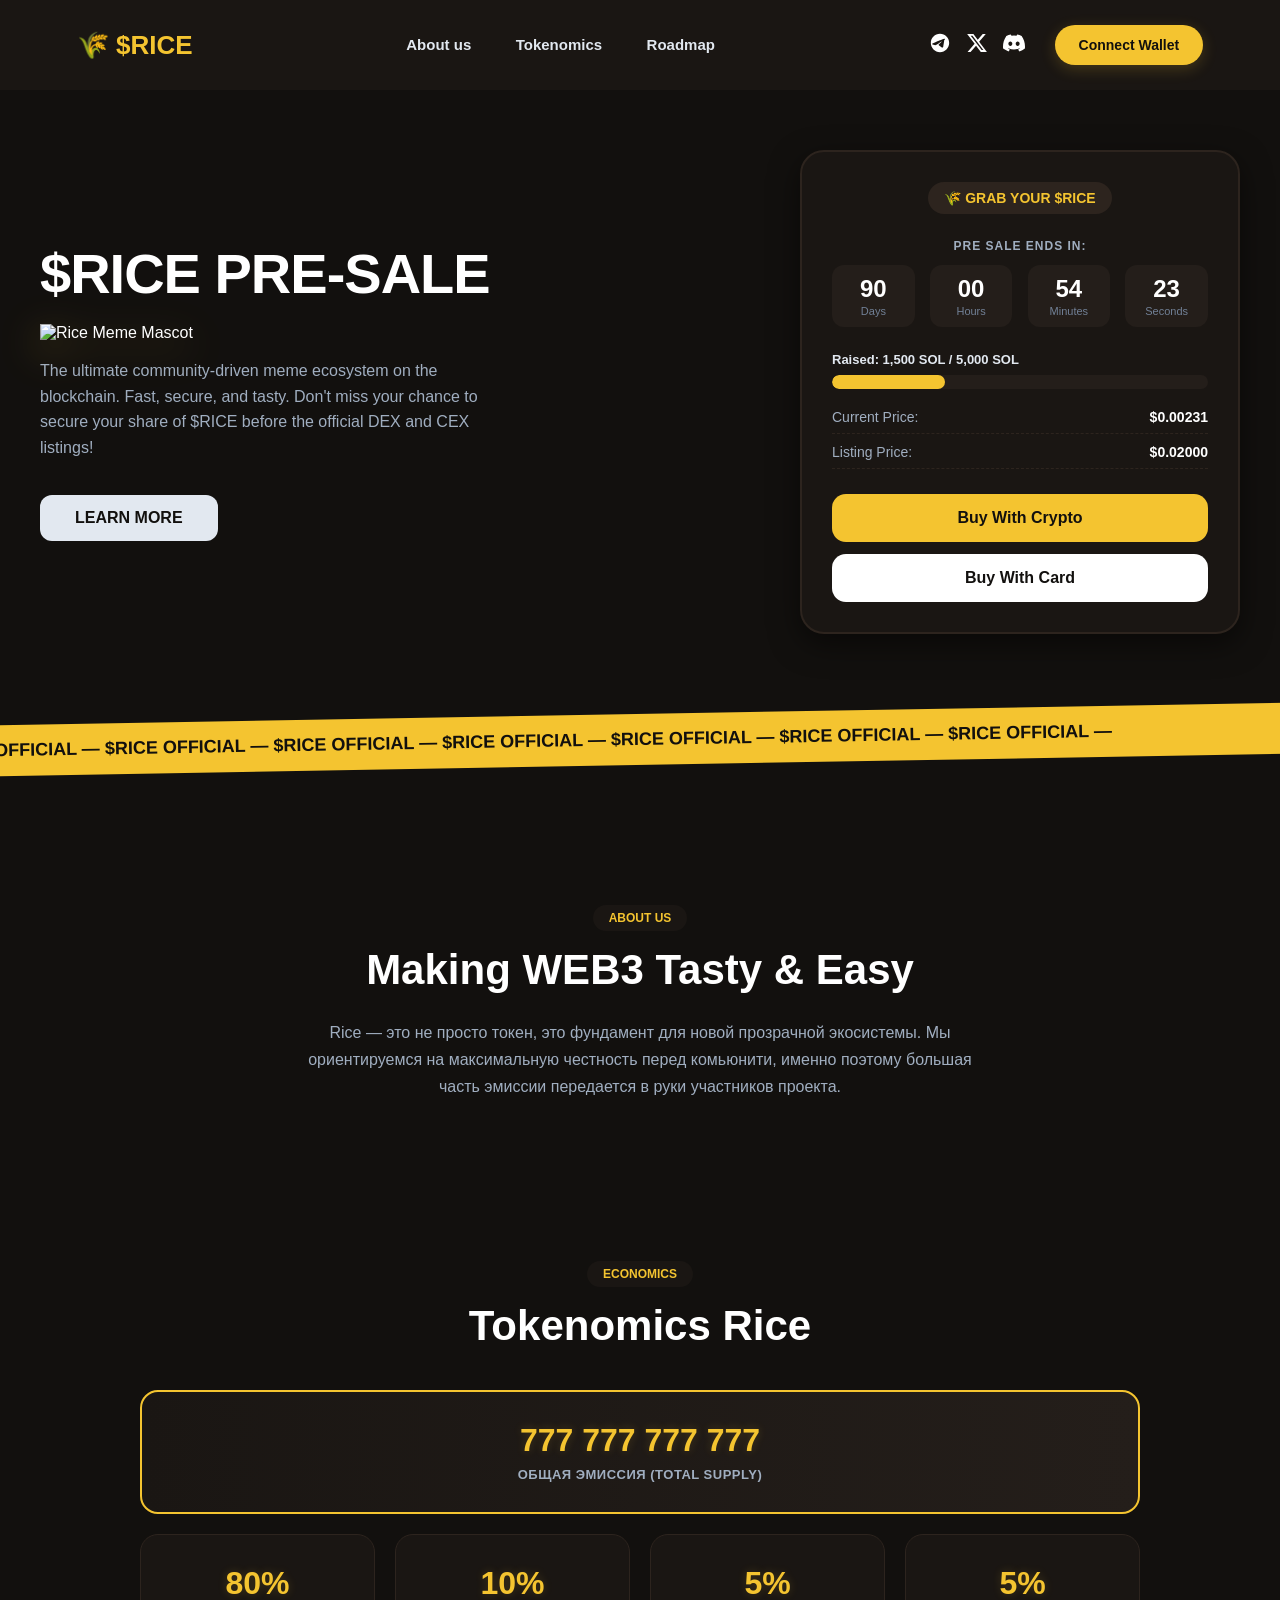
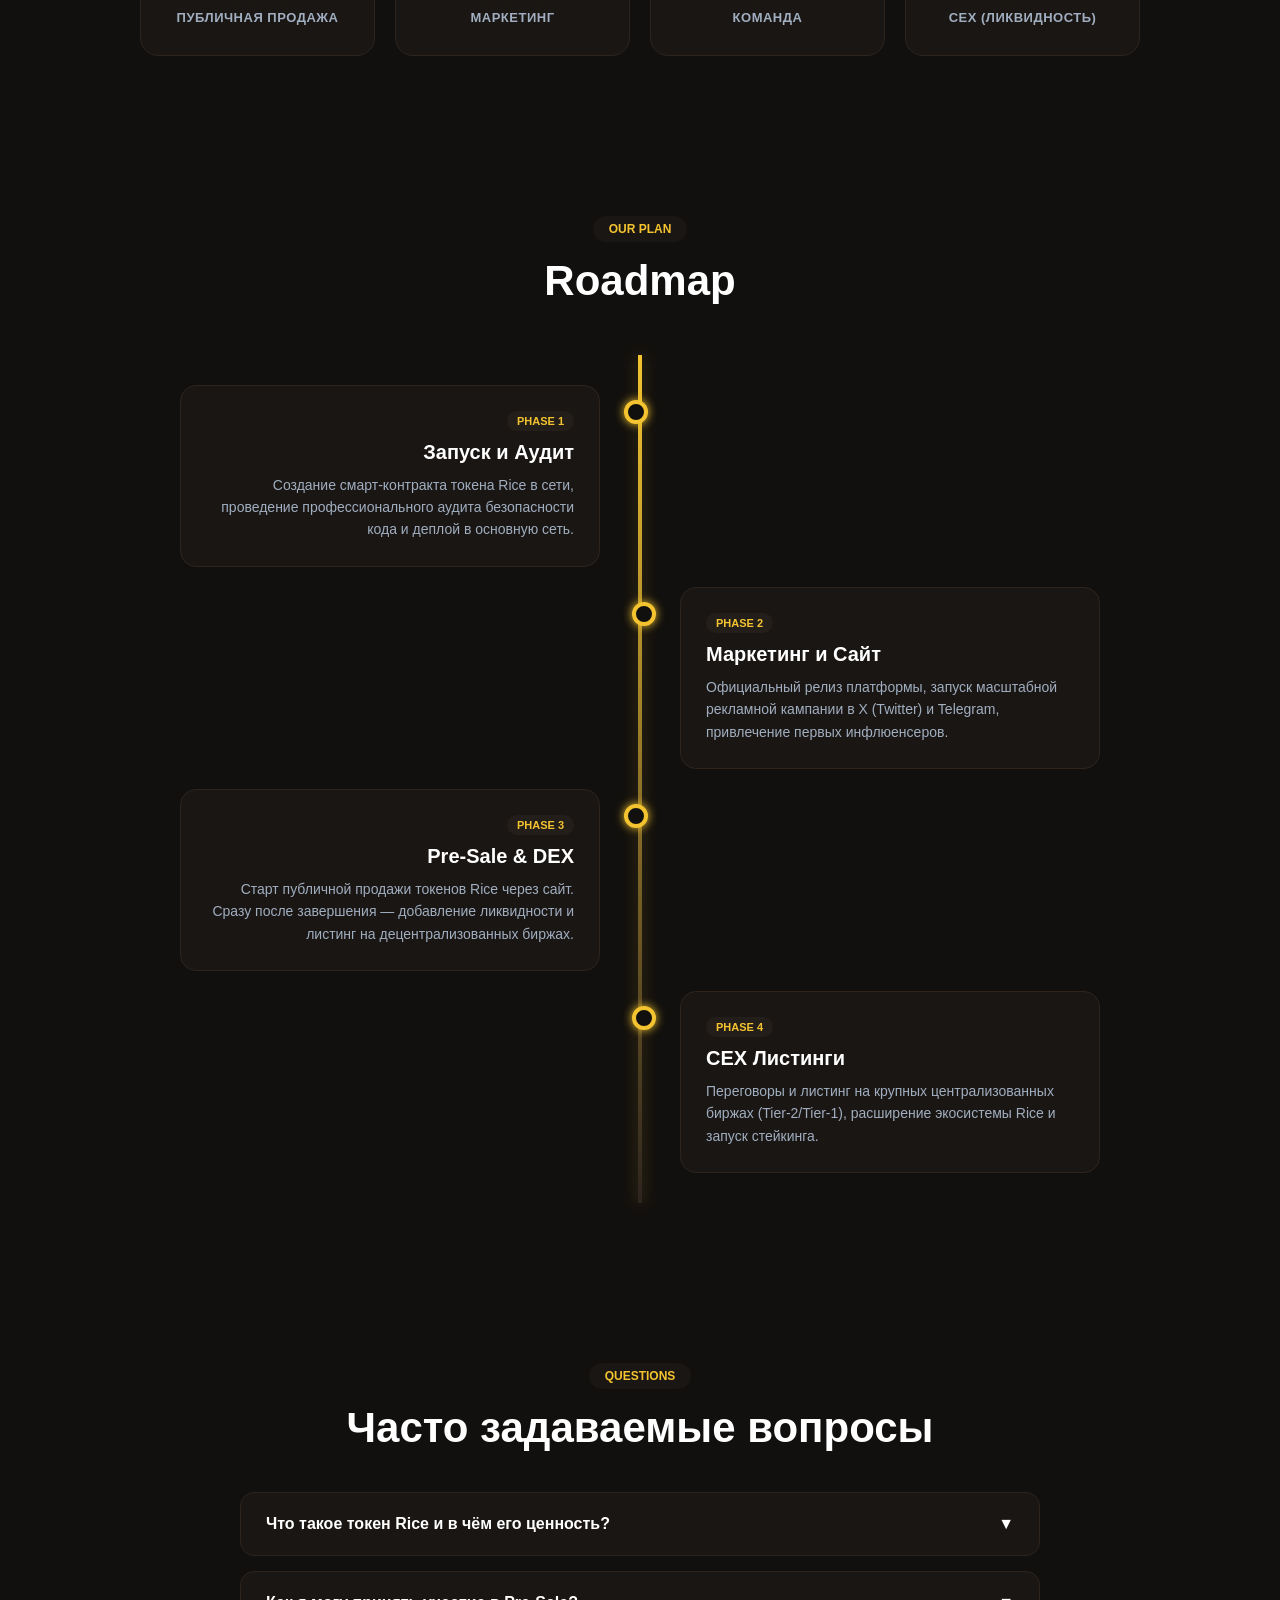
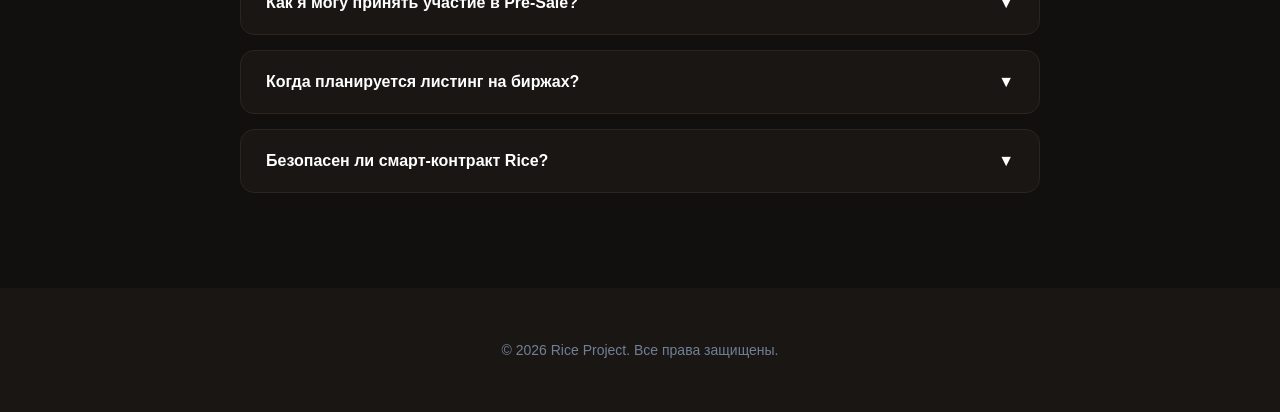
==== index.html @ 0a6d215d "Add files via upload" ====
<!DOCTYPE html>
<html lang="ru">
<head>
    <meta charset="UTF-8">
    <meta name="viewport" content="width=device-width, initial-scale=1.0">
    <title>Rice Token - $RICE Pre-Sale</title>
    <!-- Подключаем стильный Web3 шрифт Poppins -->
    <link href="https://googleapis.com" rel="stylesheet">
    <link rel="stylesheet" href="style.css">
</head>
<body>

    <!-- Шапка сайта -->
    <header>
        <div class="logo">🌾 $RICE</div>
        <nav>
            <a href="#about">About us</a>
            <a href="#tokenomics">Tokenomics</a>
            <a href="#roadmap">Roadmap</a>
        </nav>
        
        <div class="header-right">
            <div class="social-icons">
                <!-- Telegram -->
                <a href="#" target="_blank"><svg viewBox="0 0 24 24"><path d="M12 2C6.48 2 2 6.48 2 12s4.48 10 10 10 10-4.48 10-10S17.52 2 12 2zm4.64 6.8c-.15 1.58-.8 5.42-1.13 7.19-.14.75-.42 1-.68 1.03-.58.05-1.02-.38-1.58-.75-.88-.58-1.38-.94-2.23-1.5-1-.65-.35-1.01.22-1.59.15-.15 2.71-2.48 2.76-2.69.01-.03.01-.14-.07-.2-.08-.06-.19-.04-.27-.02-.11.02-1.93 1.23-5.46 3.62-.51.35-.98.53-1.39.51-.46-.01-1.33-.26-1.98-.47-.8-.26-1.43-.4-1.37-.85.03-.23.35-.47.96-.71 3.76-1.64 6.27-2.72 7.54-3.25 3.58-1.48 4.32-1.74 4.81-1.75.11 0 .35.03.5.16.13.12.17.29.19.41-.02.11-.02.24-.03.32z"/></svg></a>
                <!-- X / Twitter -->
                <a href="#" target="_blank"><svg viewBox="0 0 24 24"><path d="M18.244 2.25h3.308l-7.227 8.26 8.502 11.24H16.17l-5.214-6.817L4.99 21.75H1.68l7.73-8.835L1.254 2.25H8.08l4.713 6.231zm-1.161 17.52h1.833L7.084 4.126H5.117z"/></svg></a>
                <!-- Discord -->
                <a href="#" target="_blank"><svg viewBox="0 0 24 24"><path d="M20.317 4.37a19.791 19.791 0 0 0-4.885-1.515.074.074 0 0 0-.079.037c-.21.375-.444.864-.608 1.25a18.27 18.27 0 0 0-5.487 0 12.64 12.64 0 0 0-.617-1.25.077.077 0 0 0-.079-.037A19.736 19.736 0 0 0 3.677 4.37a.07.07 0 0 0-.032.027C.533 9.046-.32 13.58.099 18.057a.082.082 0 0 0 .031.057 19.9 19.9 0 0 0 5.993 3.03.078.078 0 0 0 .084-.028c.462-.63.874-1.295 1.226-1.994.021-.041.001-.09-.041-.106a13.094 13.094 0 0 1-1.873-.894.077.077 0 0 1-.008-.128c.126-.093.252-.19.372-.287a.075.075 0 0 1 .077-.011c3.92 1.793 8.18 1.793 12.061 0a.073.073 0 0 1 .078.009c.12.099.246.195.373.289a.075.075 0 0 1-.006.127 12.298 12.298 0 0 1-1.873.894.077.077 0 0 1-.041.107c.36.698.772 1.362 1.225 1.993a.076.076 0 0 0 .084.028 19.839 19.839 0 0 0 6.002-3.03.077.077 0 0 0 .032-.054c.5-5.177-.838-9.674-3.549-13.66a.061.061 0 0 0-.031-.03zM8.02 15.33c-1.183 0-2.157-1.085-2.157-2.419 0-1.333.956-2.419 2.156-2.419 1.21 0 2.176 1.096 2.157 2.42 0 1.333-.956 2.418-2.156 2.418zm7.975 0c-1.183 0-2.157-1.085-2.157-2.419 0-1.333.955-2.419 2.156-2.419 1.21 0 2.176 1.096 2.157 2.42 0 1.333-.946 2.418-2.156 2.418z"/></svg></a>
            </div>
            <a href="#" class="btn-connect">Connect Wallet</a>
        </div>
    </header>

    <!-- Главный двухколоночный блок -->
    <main class="hero-container">
                <!-- Левая колонка: Инфо -->
        <div class="hero-info">
            <h1>$RICE PRE-SALE</h1>
            
            <!-- Крутой мультяшный маскот риса -->
            <div class="hero-mascot-container">
                <img src="https://openmoji.org" alt="Rice Meme Mascot" class="rice-mascot-img">
            </div>

            <p>The ultimate community-driven meme ecosystem on the blockchain. Fast, secure, and tasty. Don't miss your chance to secure your share of $RICE before the official DEX and CEX listings!</p>
            <a href="#about" class="btn-learn">LEARN MORE</a>
        </div>


        <!-- Правая колонка: Виджет пресейла -->
        <div class="presale-box">
            <div class="presale-badge">🌾 GRAB YOUR $RICE</div>
            
            <div class="presale-title">PRE SALE ENDS IN:</div>
            <!-- Таймер -->
            <div class="timer">
                <div class="time-block"><span>05</span><p>Days</p></div>
                <div class="time-block"><span>14</span><p>Hours</p></div>
                <div class="time-block"><span>32</span><p>Minutes</p></div>
                <div class="time-block"><span>23</span><p>Seconds</p></div>
            </div>

            <!-- Прогресс сборов -->
            <div class="progress-info">
                <span>Raised: 1,500 SOL / 5,000 SOL</span>
            </div>
            <div class="progress-bar-bg">
                <div class="progress-bar-fill" style="width: 30%;"></div>
            </div>

            <!-- Цены -->
            <div class="price-row"><span>Current Price:</span><strong>$0.00231</strong></div>
            <div class="price-row"><span>Listing Price:</span><strong>$0.02000</strong></div>

            <!-- Кнопки действия -->
            <div class="presale-buttons">
                <button class="btn-action yellow">Buy With Crypto</button>
                <button class="btn-action white">Buy With Card</button>
            </div>
        </div>
    </main>

    <!-- Бегущая строка -->
    <div class="ticker-wrap">
        <div class="ticker">
            <span>$RICE OFFICIAL</span> — <span>$RICE OFFICIAL</span> — <span>$RICE OFFICIAL</span> — <span>$RICE OFFICIAL</span> — <span>$RICE OFFICIAL</span> — <span>$RICE OFFICIAL</span> — <span>$RICE OFFICIAL</span> — 
        </div>
    </div>

    <!-- О проекте -->
    <section id="about" class="content-section">
        <span class="section-badge">About us</span>
        <h2>Making WEB3 Tasty & Easy</h2>
        <p class="about-text">Rice — это не просто токен, это фундамент для новой прозрачной экосистемы. Мы ориентируемся на максимальную честность перед комьюнити, именно поэтому большая часть эмиссии передается в руки участников проекта.</p>
    </section>

    <!-- Токеномика -->
    <section id="tokenomics" class="content-section">
        <span class="section-badge">Economics</span>
        <h2>Tokenomics Rice</h2>
        <div class="grid">
            <div class="card full-width">
                <h3>777 777 777 777</h3>
                <p>Общая эмиссия (Total Supply)</p>
            </div>
            <div class="card">
                <h3>80%</h3>
                <p>Публичная продажа</p>
            </div>
            <div class="card">
                <h3>10%</h3>
                <p>Маркетинг</p>
            </div>
            <div class="card">
                <h3>5%</h3>
                <p>Команда</p>
            </div>
            <div class="card">
                <h3>5%</h3>
                <p>CEX (Ликвидность)</p>
            </div>
        </div>
    </section>

        <!-- Дорожная карта (Таймлайн) -->
    <section id="roadmap" class="content-section">
        <span class="section-badge">Our Plan</span>
        <h2>Roadmap</h2>
        
        <div class="timeline">
            <!-- Этап 1 -->
            <div class="timeline-item left">
                <div class="timeline-dot"></div>
                <div class="timeline-content">
                    <div class="timeline-phase">Phase 1</div>
                    <h3>Запуск и Аудит</h3>
                    <p>Создание смарт-контракта токена Rice в сети, проведение профессионального аудита безопасности кода и деплой в основную сеть.</p>
                </div>
            </div>

            <!-- Этап 2 -->
            <div class="timeline-item right">
                <div class="timeline-dot"></div>
                <div class="timeline-content">
                    <div class="timeline-phase">Phase 2</div>
                    <h3>Маркетинг и Сайт</h3>
                    <p>Официальный релиз платформы, запуск масштабной рекламной кампании в X (Twitter) и Telegram, привлечение первых инфлюенсеров.</p>
                </div>
            </div>

            <!-- Этап 3 -->
            <div class="timeline-item left">
                <div class="timeline-dot"></div>
                <div class="timeline-content">
                    <div class="timeline-phase">Phase 3</div>
                    <h3>Pre-Sale & DEX</h3>
                    <p>Старт публичной продажи токенов Rice через сайт. Сразу после завершения — добавление ликвидности и листинг на децентрализованных биржах.</p>
                </div>
            </div>

            <!-- Этап 4 -->
            <div class="timeline-item right">
                <div class="timeline-dot"></div>
                <div class="timeline-content">
                    <div class="timeline-phase">Phase 4</div>
                    <h3>CEX Листинги</h3>
                    <p>Переговоры и листинг на крупных централизованных биржах (Tier-2/Tier-1), расширение экосистемы Rice и запуск стейкинга.</p>
                </div>
            </div>
        </div>
    </section>


    <!-- Секция FAQ -->
    <section id="faq" class="content-section">
        <span class="section-badge">Questions</span>
        <h2>Часто задаваемые вопросы</h2>
        
        <div class="faq-container">
            <!-- Вопрос 1 -->
            <div class="faq-item">
                <button class="faq-question">
                    <span>Что такое токен Rice и в чём его ценность?</span>
                    <i class="fa-solid fa-plus icon-toggle">▼</i>
                </button>
                <div class="faq-answer">
                    <p>Rice — это децентрализованный токен экосистемы Web3, созданный для быстрых, безопасных и дешевых транзакций. Основная ценность заключается в честной токеномике, ориентированной на комьюнити, и будущей интеграции в DeFi-сервисы и стейкинг-платформы.</p>
                </div>
            </div>

            <!-- Вопрос 2 -->
            <div class="faq-item">
                <button class="faq-question">
                    <span>Как я могу принять участие в Pre-Sale?</span>
                    <i class="fa-solid fa-plus icon-toggle">▼</i>
                </button>
                <div class="faq-answer">
                    <p>Для участия вам необходимо нажать кнопку «Connect Wallet» в шапке сайта, подключить свой Web3-кошелек (например, MetaMask или Trust Wallet), ввести желаемую сумму и подтвердить транзакцию через кнопку «Buy With Crypto».</p>
                </div>
            </div>

            <!-- Вопрос 3 -->
            <div class="faq-item">
                <button class="faq-question">
                    <span>Когда планируется листинг на биржах?</span>
                    <i class="fa-solid fa-plus icon-toggle">▼</i>
                </button>
                <div class="faq-answer">
                    <p>Листинг на децентрализованных биржах (DEX) состоится сразу после успешного завершения этапа Pre-Sale. Вслед за этим, согласно нашей дорожной карте, начнутся переговоры о добавлении токена на централизованные криптобиржи (CEX).</p>
                </div>
            </div>

            <!-- Вопрос 4 -->
            <div class="faq-item">
                <button class="faq-question">
                    <span>Безопасен ли смарт-контракт Rice?</span>
                    <i class="fa-solid fa-plus icon-toggle">▼</i>
                </button>
                <div class="faq-answer">
                    <p>Да, безопасность наших инвесторов является главным приоритетом. Смарт-контракт токена Rice проходит тщательный и независимый аудит от ведущих блокчейн-компаний, результаты которого будут опубликованы в открытом доступе перед стартом продаж.</p>
                </div>
            </div>
        </div>
    </section>


     <!-- Подвал -->
    <footer>
        <p>&copy; 2026 Rice Project. Все права защищены.</p>
    
    <!-- ВСПЛЫВАЮЩЕЕ WEB3-ОКНО (MODAL) -->
    <div id="presaleModal" class="modal-overlay">
        <div class="modal-window">
            <!-- Кнопка закрытия ("крестик") -->
            <button class="modal-close">&times;</button>
            
            <div class="modal-header">
                <h2>🌾 Purchase $RICE</h2>
                <p>Следуйте инструкции ниже, чтобы приобрести токены на этапе Pre-Sale</p>
            </div>

            <div class="modal-body">
                <!-- Вариант 1: Для крипты -->
                <div class="instruction-step">
                    <div class="step-num">1</div>
                    <div class="step-text">
                        <strong>Подключите кошелек:</strong> Нажмите кнопку <span>Connect Wallet</span> в верхнем меню сайта для авторизации через MetaMask или Trust Wallet.
                    </div>
                </div>

                <div class="instruction-step">
                    <div class="step-num">2</div>
                    <div class="step-text">
                        <strong>Прямой перевод (Presale Address):</strong> Если вы хотите совершить прямую покупку, отправьте необходимую сумму в SOL или USDT на официальный адрес пресейла проекта:
                        <div class="address-box">
                            <span id="walletAddress">RicePresaleAddress7777777777777777777777</span>
                            <button class="btn-copy-address" onclick="copyAddress()">Копировать</button>
                        </div>
                    </div>
                </div>

                <div class="instruction-step">
                    <div class="step-num">3</div>
                    <div class="step-text">
                        <strong>Получение токенов:</strong> Ваши токены <span>$RICE</span> будут автоматически зачислены на ваш кошелек сразу после подтверждения транзакции в блокчейне или отправлены на ваш адрес по завершении раунда продаж.
                    </div>
                </div>
            </div>

            <div class="modal-footer">
                <p>⚠️ Внимание: отправляйте средства только на указанный выше официальный адрес. Администрация никогда не пишет первая в личные сообщения.</p>
            </div>
        </div>
    </div>

    <!-- Обновленный JavaScript для работы и FAQ, и Модального окна -->
        <script>
        // --- 0. РЕАЛЬНЫЙ ТАЙМЕР ПРЕСЕЙЛА ---
        const endDate = new Date(2027, 2, 6, 0, 0, 0).getTime();
        const timerInterval = setInterval(function() {
            const now = new Date().getTime();
            const timeRemaining = endDate - now;
            if (timeRemaining >= 0) {
                const days = Math.floor(timeRemaining / (1000 * 60 * 60 * 24));
                const hours = Math.floor((timeRemaining % (1000 * 60 * 60 * 24)) / (1000 * 60 * 60));
                const minutes = Math.floor((timeRemaining % (1000 * 60 * 60)) / (1000 * 60));
                const seconds = Math.floor((timeRemaining % (1000 * 60)) / 1000);
                document.querySelector('.time-block:nth-child(1) span').innerText = days < 10 ? '0' + days : days;
                document.querySelector('.time-block:nth-child(2) span').innerText = hours < 10 ? '0' + hours : hours;
                document.querySelector('.time-block:nth-child(3) span').innerText = minutes < 10 ? '0' + minutes : minutes;
                document.querySelector('.time-block:nth-child(4) span').innerText = seconds < 10 ? '0' + seconds : seconds;
            } else {
                clearInterval(timerInterval);
                document.querySelector('.presale-title').innerText = "PRE-SALE HAS ENDED!";
                document.querySelectorAll('.time-block span').forEach(el => el.innerText = '00');
            }
        }, 1000);

        // --- 1. ЛОГИКА FAQ (АККОРДЕОН) ---
        const faqQuestions = document.querySelectorAll('.faq-question');
        faqQuestions.forEach(question => {
            question.addEventListener('click', () => {
                const item = question.parentElement;
                document.querySelectorAll('.faq-item').forEach(otherItem => {
                    if (otherItem !== item) {
                        otherItem.classList.remove('active');
                        otherItem.querySelector('.faq-answer').style.maxHeight = null;
                    }
                });
                item.classList.toggle('active');
                const answer = item.querySelector('.faq-answer');
                if (item.classList.contains('active')) {
                    answer.style.maxHeight = answer.scrollHeight + "px";
                } else {
                    answer.style.maxHeight = null;
                }
            });
        });

        // --- 2. ЛОГИКА ВСПЛЫВАЮЩЕГО ОКНА (MODAL) ---
        const modal = document.getElementById('presaleModal');
        const closeBtn = document.querySelector('.modal-close');
        const actionButtons = document.querySelectorAll('.btn-action, .btn-buy, .btn-main');

        actionButtons.forEach(button => {
            button.addEventListener('click', (e) => {
                e.preventDefault();
                modal.classList.add('visible');
            });
        });
        closeBtn.addEventListener('click', () => { modal.classList.remove('visible'); });
        window.addEventListener('click', (e) => { if (e.target === modal) { modal.classList.remove('visible'); } });

        function copyAddress() {
            const addressText = document.getElementById('walletAddress').innerText;
            navigator.clipboard.writeText(addressText).then(() => {
                const copyBtn = document.querySelector('.btn-copy-address');
                copyBtn.innerText = 'Скопировано!';
                copyBtn.style.background = '#ffffff';
                copyBtn.style.color = '#12100e';
                setTimeout(() => {
                    copyBtn.innerText = 'Копировать';
                    copyBtn.style.background = '#241e1a';
                    copyBtn.style.color = '#f4c430';
                }, 2000);
            });
        }

        // --- 3. ИНТЕГРАЦИЯ КРИПТОКОШЕЛЬКА ---
        const connectBtn = document.querySelector('.btn-connect');

        connectBtn.addEventListener('click', async (e) => {
            e.preventDefault();
            
            // Проверяем, установлен ли MetaMask или другой криптокошелек
            if (typeof window.ethereum !== 'undefined') {
                try {
                    // Запрашиваем доступ к аккаунту пользователя
                    const accounts = await window.ethereum.request({ method: 'eth_requestAccounts' });
                    const userWallet = accounts[0];
                    
                    // Сохраняем адрес кошелька в память браузера, чтобы кабинет его «видел»
                    localStorage.setItem('userWalletAddress', userWallet);
                    
                    // Перенаправляем пользователя на страницу личного кабинета
                    window.location.href = 'dashboard.html';
                } catch (error) {
                    alert('Ошибка подключения: ' + error.message);
                }
            } else {
                // Если кошелька нет, перенаправляем на сайт MetaMask
                alert('Криптокошелек не обнаружен. Пожалуйста, установите MetaMask или Trust Wallet.');
                window.open('https://metamask.io', '_blank');
            }
        });
    </script>


    <!-- Скрипт для работы аккордеона FAQ (вставляем перед самым закрывающим тегом body) -->
    <script>
        const faqQuestions = document.querySelectorAll('.faq-question');

        faqQuestions.forEach(question => {
            question.addEventListener('click', () => {
                const item = question.parentElement;
                
                // Закрываем другие открытые вкладки (опционально, для аккуратности)
                document.querySelectorAll('.faq-item').forEach(otherItem => {
                    if (otherItem !== item) {
                        otherItem.classList.remove('active');
                        otherItem.querySelector('.faq-answer').style.maxHeight = null;
                    }
                });

                // Переключаем активный класс для текущего вопроса
                item.classList.toggle('active');
                
                const answer = item.querySelector('.faq-answer');
                if (item.classList.contains('active')) {
                    answer.style.maxHeight = answer.scrollHeight + "px";
                } else {
                    answer.style.maxHeight = null;
                }
            });
        });
    </script>

</body>
</html>
---- style.css ----
html {
    scroll-behavior: smooth; /* Включает плавную прокрутку по всему сайту */
}

/* Базовые сбросы и шрифты */
body {
    font-family: 'Poppins', sans-serif;
    background-color: #12100e; /* Насыщенный глубокий шоколадно-темный тон */
    color: #ffffff;
    margin: 0;
    padding: 0;
    box-sizing: border-box;
    overflow-x: hidden;
}

/* Шапка */
header {
    display: flex;
    justify-content: space-between;
    align-items: center;
    padding: 25px 6%;
    background-color: #1a1613;
}
.logo {
    font-size: 26px;
    font-weight: 800;
    color: #f4c430; /* Золотисто-рисовый акцент */
}
nav a {
    color: #e2e8f0;
    text-decoration: none;
    margin: 0 20px;
    font-weight: 600;
    font-size: 15px;
    position: relative;
    padding-bottom: 6px;
    transition: color 0.3s ease;
}
nav a:hover {
    color: #f4c430;
}
/* Красивая выезжающая линия под ссылкой */
nav a::after {
    content: '';
    position: absolute;
    width: 100%;
    transform: scaleX(0);
    height: 2px;
    bottom: 0;
    left: 0;
    background-color: #f4c430;
    transform-origin: bottom right;
    transition: transform 0.25s ease-out;
}
nav a:hover::after {
    transform: scaleX(1);
    transform-origin: bottom left;
}
.header-right {
    display: flex;
    align-items: center;
    gap: 30px;
}

/* Соцсети */
.social-icons {
    display: flex;
    gap: 15px;
}
.social-icons svg {
    width: 22px;
    height: 22px;
    fill: #ffffff;
    transition: 0.3s ease;
}
.social-icons a:hover svg {
    fill: #f4c430;
    transform: scale(1.1);
}

/* Кнопка коннекта */
.btn-connect {
    background-color: #f4c430;
    color: #12100e;
    padding: 12px 24px;
    border-radius: 30px; /* Сильное закругление как на макетах */
    text-decoration: none;
    font-weight: 700;
    font-size: 14px;
    transition: 0.3s;
    box-shadow: 0 4px 15px rgba(244, 196, 48, 0.2);
}
.btn-connect:hover {
    background-color: #e5b320;
    transform: translateY(-2px);
}

/* Главный двухколоночный контейнер */
.hero-container {
    display: flex;
    max-width: 1200px;
    margin: 60px auto 80px auto;
    padding: 0 20px;
    align-items: center;
    justify-content: space-between;
    gap: 50px;
}

/* Левая часть */
.hero-info {
    flex: 1;
}
.hero-info h1 {
    font-size: 56px;
    font-weight: 800;
    line-height: 1.1;
    margin: 0 0 20px 0;
    letter-spacing: -1px;
}
.hero-info p {
    font-size: 16px;
    color: #a0aec0;
    line-height: 1.6;
    margin-bottom: 35px;
    max-width: 480px;
}
.btn-learn {
    background-color: #e2e8f0;
    color: #12100e;
    padding: 14px 35px;
    border-radius: 12px;
    text-decoration: none;
    font-weight: 700;
    display: inline-block;
    transition: 0.3s;
}
.btn-learn:hover {
    background-color: #ffffff;
    transform: translateY(-2px);
}

/* Правая часть: Окно пресейла */
.presale-box {
    width: 440px;
    background-color: #1a1613;
    border-radius: 24px;
    padding: 30px;
    box-sizing: border-box;
    border: 2px solid #2d241e;
    box-shadow: 0 10px 30px rgba(0,0,0,0.5);
    text-align: center;
}
.presale-badge {
    background-color: #2d241e;
    color: #f4c430;
    display: inline-block;
    padding: 8px 16px;
    border-radius: 20px;
    font-weight: 700;
    font-size: 14px;
    margin-bottom: 25px;
}
.presale-title {
    font-size: 12px;
    font-weight: 700;
    color: #a0aec0;
    letter-spacing: 1px;
    margin-bottom: 12px;
}

/* Таймер */
.timer {
    display: flex;
    justify-content: space-between;
    margin-bottom: 25px;
}
.time-block {
    background-color: #241e1a;
    padding: 10px 0;
    border-radius: 12px;
    width: 22%;
}
.time-block span {
    font-size: 24px;
    font-weight: 800;
    color: #ffffff;
    display: block;
}
.time-block p {
    margin: 2px 0 0 0;
    font-size: 11px;
    color: #718096;
}

/* Шкала прогресса */
.progress-info {
    text-align: left;
    font-size: 13px;
    font-weight: 600;
    color: #e2e8f0;
    margin-bottom: 8px;
}
.progress-bar-bg {
    background-color: #241e1a;
    height: 14px;
    border-radius: 10px;
    overflow: hidden;
    margin-bottom: 20px;
}
.progress-bar-fill {
    background-color: #f4c430;
    height: 100%;
    border-radius: 10px;
}

/* Строки с ценами */
.price-row {
    display: flex;
    justify-content: space-between;
    font-size: 14px;
    margin-bottom: 10px;
    border-bottom: 1px dashed #2d241e;
    padding-bottom: 8px;
}
.price-row span { color: #a0aec0; }
.price-row strong { color: #ffffff; font-weight: 700; }

/* Кнопки в виджете */
.presale-buttons {
    display: flex;
    flex-direction: column;
    gap: 12px;
    margin-top: 25px;
}
.btn-action {
    width: 100%;
    padding: 15px;
    border-radius: 14px;
    border: none;
    font-weight: 700;
    font-size: 16px;
    cursor: pointer;
    transition: 0.2s;
}
.btn-action.yellow {
    background-color: #f4c430;
    color: #12100e;
}
.btn-action.yellow:hover { background-color: #e5b320; }
.btn-action.white {
    background-color: #ffffff;
    color: #12100e;
}
.btn-action.white:hover { background-color: #e2e8f0; }

/* Бегущая строка */
.ticker-wrap {
    background-color: #f4c430;
    color: #12100e;
    padding: 15px 0;
    font-weight: 800;
    font-size: 18px;
    transform: rotate(-1deg); /* Легкий наклон как на макете */
    width: 110%;
    margin-left: -5%;
    margin-bottom: 60px;
}
.ticker {
    white-space: nowrap;
    animation: marquee 20s linear infinite;
    display: inline-block;
}
@keyframes marquee {
    0% { transform: translate3d(0, 0, 0); }
    100% { transform: translate3d(-33.33%, 0, 0); }
}

/* Секции контента */
.content-section {
    padding: 80px 10%;
    text-align: center;
}
.section-badge {
    background-color: #1a1613;
    color: #f4c430;
    padding: 6px 16px;
    border-radius: 20px;
    font-size: 12px;
    font-weight: 700;
    text-transform: uppercase;
    display: inline-block;
    margin-bottom: 15px;
}
.content-section h2 {
    font-size: 42px;
    font-weight: 800;
    margin: 0 0 25px 0;
}
.about-text {
    max-width: 700px;
    margin: 0 auto;
    color: #a0aec0;
    font-size: 16px;
    line-height: 1.7;
}

/* Токеномика — Сетка */
.grid {
    display: grid;
    grid-template-columns: repeat(4, 1fr);
    gap: 20px;
    max-width: 1000px;
    margin: 40px auto 0 auto;
}
.card {
    background-color: #1a1613;
    padding: 30px 15px;
    border-radius: 18px;
    border: 1px solid #2d241e;
    text-align: center;
    /* Плавный переход для всех эффектов (цвет, тень, позиция) */
    transition: transform 0.4s cubic-bezier(0.175, 0.885, 0.32, 1.275), 
                border-color 0.3s ease, 
                box-shadow 0.3s ease;
}

/* Эффект при наведении на ОБЫЧНУЮ карточку */
.card:hover {
    transform: translateY(-8px); /* Карточка слегка подпрыгивает */
    border-color: #f4c430; /* Граница становится золотой */
    /* Золотое неоновое свечение: мягкое внутреннее и рассеянное внешнее */
    box-shadow: 0 10px 30px rgba(244, 196, 48, 0.15), 
                0 0 15px rgba(244, 196, 48, 0.1); 
}

/* Верхняя БОЛЬШАЯ карточка на всю ширину */
.card.full-width {
    grid-column: 1 / 5;
    border: 2px solid #f4c430;
    background: linear-gradient(90deg, #1a1613 0%, #241e1a 100%);
    transition: transform 0.4s cubic-bezier(0.175, 0.885, 0.32, 1.275), 
                box-shadow 0.3s ease;
}

/* Эффект при наведении на БОЛЬШУЮ карточку */
.card.full-width:hover {
    transform: translateY(-5px);
    /* Более мощное и глубокое свечение для главного показателя эмиссии */
    box-shadow: 0 15px 40px rgba(244, 196, 48, 0.25), 
                0 0 25px rgba(244, 196, 48, 0.15);
}

.card h3 {
    margin: 0 0 8px 0;
    color: #f4c430;
    font-size: 32px;
    font-weight: 800;
    /* Текстовая неоновая подсветка для цифр */
    text-shadow: 0 0 10px rgba(244, 196, 48, 0.2);
}

.card p {
    margin: 0;
    color: #a0aec0;
    font-size: 13px;
    font-weight: 600;
    text-transform: uppercase; /* Делает текст аккуратным как в макетах */
    letter-spacing: 0.5px;
}

/* --- ГРАФИЧЕСКАЯ ДОРОЖНАЯ КАРТА (TIMELINE) --- */
.timeline {
    position: relative;
    max-width: 1000px;
    margin: 50px auto 0 auto;
    padding: 20px 0;
}

/* Центральная светящаяся линия */
.timeline::after {
    content: '';
    position: absolute;
    width: 4px;
    background: linear-gradient(180deg, #f4c430 0%, #2d241e 100%);
    top: 0;
    bottom: 0;
    left: 50%;
    margin-left: -2px;
    box-shadow: 0 0 15px rgba(244, 196, 48, 0.3);
}

/* Контейнер для каждого этапа */
.timeline-item {
    padding: 10px 40px;
    position: relative;
    background-color: transparent;
    width: 50%;
    box-sizing: border-box;
}

/* Распределяем шаги влево и вправо */
.timeline-item.left { left: 0; text-align: right; }
.timeline-item.right { left: 50%; text-align: left; }

/* Светящиеся точки на центральной линии */
.timeline-dot {
    width: 16px;
    height: 16px;
    position: absolute;
    background-color: #12100e;
    border: 4px solid #f4c430;
    border-radius: 50%;
    top: 25px;
    z-index: 1;
    box-shadow: 0 0 10px #f4c430;
}
.timeline-item.left .timeline-dot { right: -8px; }
.timeline-item.right .timeline-dot { left: -8px; }

/* Карточки с контентом этапов */
.timeline-content {
    background-color: #1a1613;
    padding: 25px;
    border-radius: 16px;
    border: 1px solid #2d241e;
    position: relative;
    transition: transform 0.3s ease, border-color 0.3s ease;
}
.timeline-content:hover {
    transform: translateY(-5px);
    border-color: #f4c430;
}

/* Бейдж с номером фазы внутри карточки */
.timeline-phase {
    display: inline-block;
    background-color: #241e1a;
    color: #f4c430;
    font-size: 11px;
    font-weight: 700;
    padding: 4px 10px;
    border-radius: 10px;
    text-transform: uppercase;
    margin-bottom: 10px;
}

.timeline-content h3 {
    margin: 0 0 10px 0;
    font-size: 20px;
    font-weight: 700;
    color: #ffffff;
}

.timeline-content p {
    margin: 0;
    color: #a0aec0;
    font-size: 14px;
    line-height: 1.6;
}

/* --- АДАПТИВНОСТЬ ДЛЯ МОБИЛЬНЫХ ЭКРАНОВ --- */
@media (max-width: 768px) {
    /* Смещаем линию влево */
    .timeline::after {
        left: 31px;
    }
    /* Все карточки делаем на всю ширину и выравниваем влево */
    .timeline-item {
        width: 100%;
        padding-left: 70px;
        padding-right: 25px;
    }
    .timeline-item.left { left: 0; text-align: left; }
    .timeline-item.right { left: 0; text-align: left; }
    
    /* Смещаем точки на новую позицию линии */
    .timeline-item.left .timeline-dot,
    .timeline-item.right .timeline-dot {
        left: 23px;
    }
}


/* Подвал */
footer {
    text-align: center;
    padding: 40px;
    background-color: #1a1613;
    color: #718096;
    font-size: 14px;
}

/* Адаптивность для мобильных */
@media (max-width: 992px) {
    .hero-container {
        flex-direction: column;
        text-align: center;
    }
    .presale-box {
        width: 100%;
        max-width: 440px;
    }
    .grid {
        grid-template-columns: 1fr;
    }
    .card.full-width {
        grid-column: 1;
    }
    header {
        flex-direction: column;
        gap: 20px;
    }
}

/* --- СЕКЦИЯ FAQ (АККОРДЕОН) --- */
.faq-container {
    max-width: 800px;
    margin: 40px auto 0 auto;
    text-align: left;
}

.faq-item {
    background-color: #1a1613;
    border: 1px solid #2d241e;
    border-radius: 14px;
    margin-bottom: 15px;
    overflow: hidden;
    transition: border-color 0.3s ease, box-shadow 0.3s ease;
}

/* Кнопка-вопрос */
.faq-question {
    width: 100%;
    background: transparent;
    border: none;
    color: #ffffff;
    padding: 22px 25px;
    font-size: 16px;
    font-weight: 600;
    font-family: 'Poppins', sans-serif;
    cursor: pointer;
    display: flex;
    justify-content: space-between;
    align-items: center;
    gap: 15px;
    text-align: left;
}

/* Новые стили для стрелочки */
.faq-arrow {
    font-size: 12px;
    color: #f4c430;
    transition: transform 0.3s ease, color 0.3s ease;
}

/* Когда вопрос открыт (активен), плавно переворачиваем стрелочку вверх */
.faq-item.active .faq-arrow {
    transform: rotate(-180deg);
    color: #ffffff;
}

/* Эффект при наведении на плашку вопроса */
.faq-item:hover {
    border-color: #3d3129;
}

/* Стили для открытого состояния */
.faq-item.active {
    border-color: #f4c430;
    box-shadow: 0 4px 20px rgba(244, 196, 48, 0.05);
}

/* Поворачиваем иконку на 45 градусов, превращая плюс в крестик */
.faq-item.active .icon-toggle {
    transform: rotate(45deg);
    color: #ffffff;
}

/* Блок ответа с плавной анимацией раскрытия */
.faq-answer {
    max-height: 0; /* Изначально скрыт */
    overflow: hidden;
    transition: max-height 0.3s ease-out;
    background-color: #15110e;
}

.faq-answer p {
    margin: 0;
    padding: 0 25px 22px 25px;
    color: #a0aec0;
    font-size: 14px;
    line-height: 1.6;
}
/* --- ВСПЛЫВАЮЩЕЕ ОКНО (MODAL OVERLAY) --- */
.modal-overlay {
    position: fixed;
    top: 0;
    left: 0;
    width: 100%;
    height: 100%;
    background-color: rgba(10, 8, 7, 0.6); /* Полупрозрачный темный фон */
    backdrop-filter: blur(8px); /* Трендовое Web3 размытие заднего плана */
    z-index: 1000;
    display: flex;
    justify-content: center;
    align-items: center;
    opacity: 0;
    pointer-events: none;
    transition: opacity 0.3s ease;
}

/* Класс активации окна */
.modal-overlay.visible {
    opacity: 1;
    pointer-events: auto;
}

/* Само модальное окно */
.modal-window {
    background-color: #1a1613;
    border: 2px solid #2d241e;
    width: 100%;
    max-width: 550px;
    border-radius: 24px;
    padding: 35px;
    box-shadow: 0 20px 50px rgba(0, 0, 0, 0.6), 0 0 30px rgba(244, 196, 48, 0.1);
    position: relative;
    transform: translateY(-40px); /* Изначально смещено вверх для анимации */
    transition: transform 0.4s cubic-bezier(0.175, 0.885, 0.32, 1.15);
}

/* Анимация выпадения окна при показе */
.modal-overlay.visible .modal-window {
    transform: translateY(0);
}

/* Кнопка закрытия (крестик) */
.modal-close {
    position: absolute;
    top: 20px;
    right: 25px;
    background: transparent;
    border: none;
    color: #a0aec0;
    font-size: 32px;
    cursor: pointer;
    transition: color 0.2s ease;
}
.modal-close:hover {
    color: #f4c430;
}

/* Заголовок окна */
.modal-header h2 {
    margin: 0 0 10px 0;
    font-size: 28px;
    font-weight: 800;
    color: #f4c430;
}
.modal-header p {
    margin: 0 0 30px 0;
    color: #a0aec0;
    font-size: 14px;
}

/* Шаги инструкции */
.instruction-step {
    display: flex;
    gap: 20px;
    margin-bottom: 25px;
    align-items: flex-start;
}
.step-num {
    background-color: #241e1a;
    color: #f4c430;
    width: 35px;
    height: 35px;
    border-radius: 50%;
    display: flex;
    align-items: center;
    justify-content: center;
    font-weight: 700;
    font-size: 16px;
    border: 1px solid #2d241e;
    flex-shrink: 0;
}
.step-text {
    color: #e2e8f0;
    font-size: 14px;
    line-height: 1.6;
}
.step-text span {
    color: #f4c430;
    font-weight: 600;
}

/* Плашка с адресом и кнопкой копирования */
.address-box {
    display: flex;
    background-color: #12100e;
    border: 1px solid #2d241e;
    border-radius: 10px;
    padding: 10px 12px;
    margin-top: 12px;
    justify-content: space-between;
    align-items: center;
    gap: 15px;
}
#walletAddress {
    font-family: monospace;
    font-size: 12px;
    color: #a0aec0;
    word-break: break-all; /* Чтобы длинный адрес не ломал верстку */
    user-select: all;
}
.btn-copy-address {
    background-color: #241e1a;
    border: 1px solid #2d241e;
    color: #f4c430;
    padding: 6px 12px;
    border-radius: 6px;
    font-size: 12px;
    font-weight: 700;
    cursor: pointer;
    white-space: nowrap;
    transition: 0.2s ease;
}
.btn-copy-address:hover {
    border-color: #f4c430;
}

/* Дисклеймер внизу */
.modal-footer {
    border-top: 1px solid #2d241e;
    margin-top: 10px;
    padding-top: 15px;
}
.modal-footer p {
    margin: 0;
    font-size: 11px;
    color: #718096;
    line-height: 1.5;
}
/* --- СТИЛИ ДЛЯ ЛИЧНОГО КАБИНЕТА (DASHBOARD) --- */
.dashboard-body {
    background-attachment: fixed;
}

.dashboard-container {
    max-width: 1000px;
    margin: 50px auto;
    padding: 0 20px;
    text-align: center;
}

.dashboard-container h1 {
    font-size: 38px;
    font-weight: 800;
    margin-bottom: 5px;
}

.subtitle {
    color: #a0aec0;
    margin-bottom: 40px;
    font-size: 15px;
}

.wallet-badge {
    background-color: #241e1a;
    border: 1px solid #2d241e;
    color: #f4c430;
    padding: 8px 16px;
    border-radius: 20px;
    font-family: monospace;
    font-weight: 700;
}

.btn-logout {
    background: transparent;
    border: 1px solid #718096;
    color: #718096;
    padding: 8px 16px;
    border-radius: 20px;
    cursor: pointer;
    font-weight: 600;
    font-size: 12px;
    transition: 0.2s;
}
.btn-logout:hover {
    border-color: #fc8181;
    color: #fc8181;
}

/* Карточки активов */
.asset-card {
    background-color: rgba(26, 22, 19, 0.85);
    backdrop-filter: blur(10px);
    border: 1px solid #2d241e;
    padding: 40px 20px;
}
.asset-icon {
    font-size: 40px;
    display: block;
    margin-bottom: 15px;
}
.card-actions, .card-actions-row {
    margin-top: 25px;
}
.card-actions-row {
    display: flex;
    gap: 10px;
}
.btn-action.trans {
    background: transparent;
    border: 1px solid #ffffff;
    color: #ffffff;
}
.btn-action.trans:hover {
    background: rgba(255,255,255,0.1);
}

/* Блок Ввода и Вывода */
.action-box {
    max-width: 500px;
    margin: 40px auto 0 auto;
    background-color: #1a1613;
    border: 2px solid #2d241e;
    border-radius: 20px;
    padding: 30px;
    text-align: left;
    box-shadow: 0 10px 30px rgba(0,0,0,0.5);
}
.action-box h2 {
    font-size: 20px;
    color: #f4c430;
    margin-top: 0;
    margin-bottom: 20px;
}
.input-group {
    display: flex;
    flex-direction: column;
    gap: 8px;
    margin-bottom: 20px;
}
.input-group label {
    font-size: 13px;
    color: #a0aec0;
    font-weight: 600;
}
.input-group input {
    background-color: #12100e;
    border: 1px solid #2d241e;
    border-radius: 10px;
    padding: 12px;
    color: #ffffff;
    font-size: 16px;
    font-family: inherit;
    outline: none;
}
.input-group input:focus {
    border-color: #f4c430;
}
.rice-mascot-img {
    width: 120px; /* Фиксированная ширина, чтобы картинка не была огромной */
    height: auto;
    filter: drop-shadow(0 10px 20px rgba(244, 196, 48, 0.4));
    animation: floatingMascot 3s ease-in-out infinite;
}
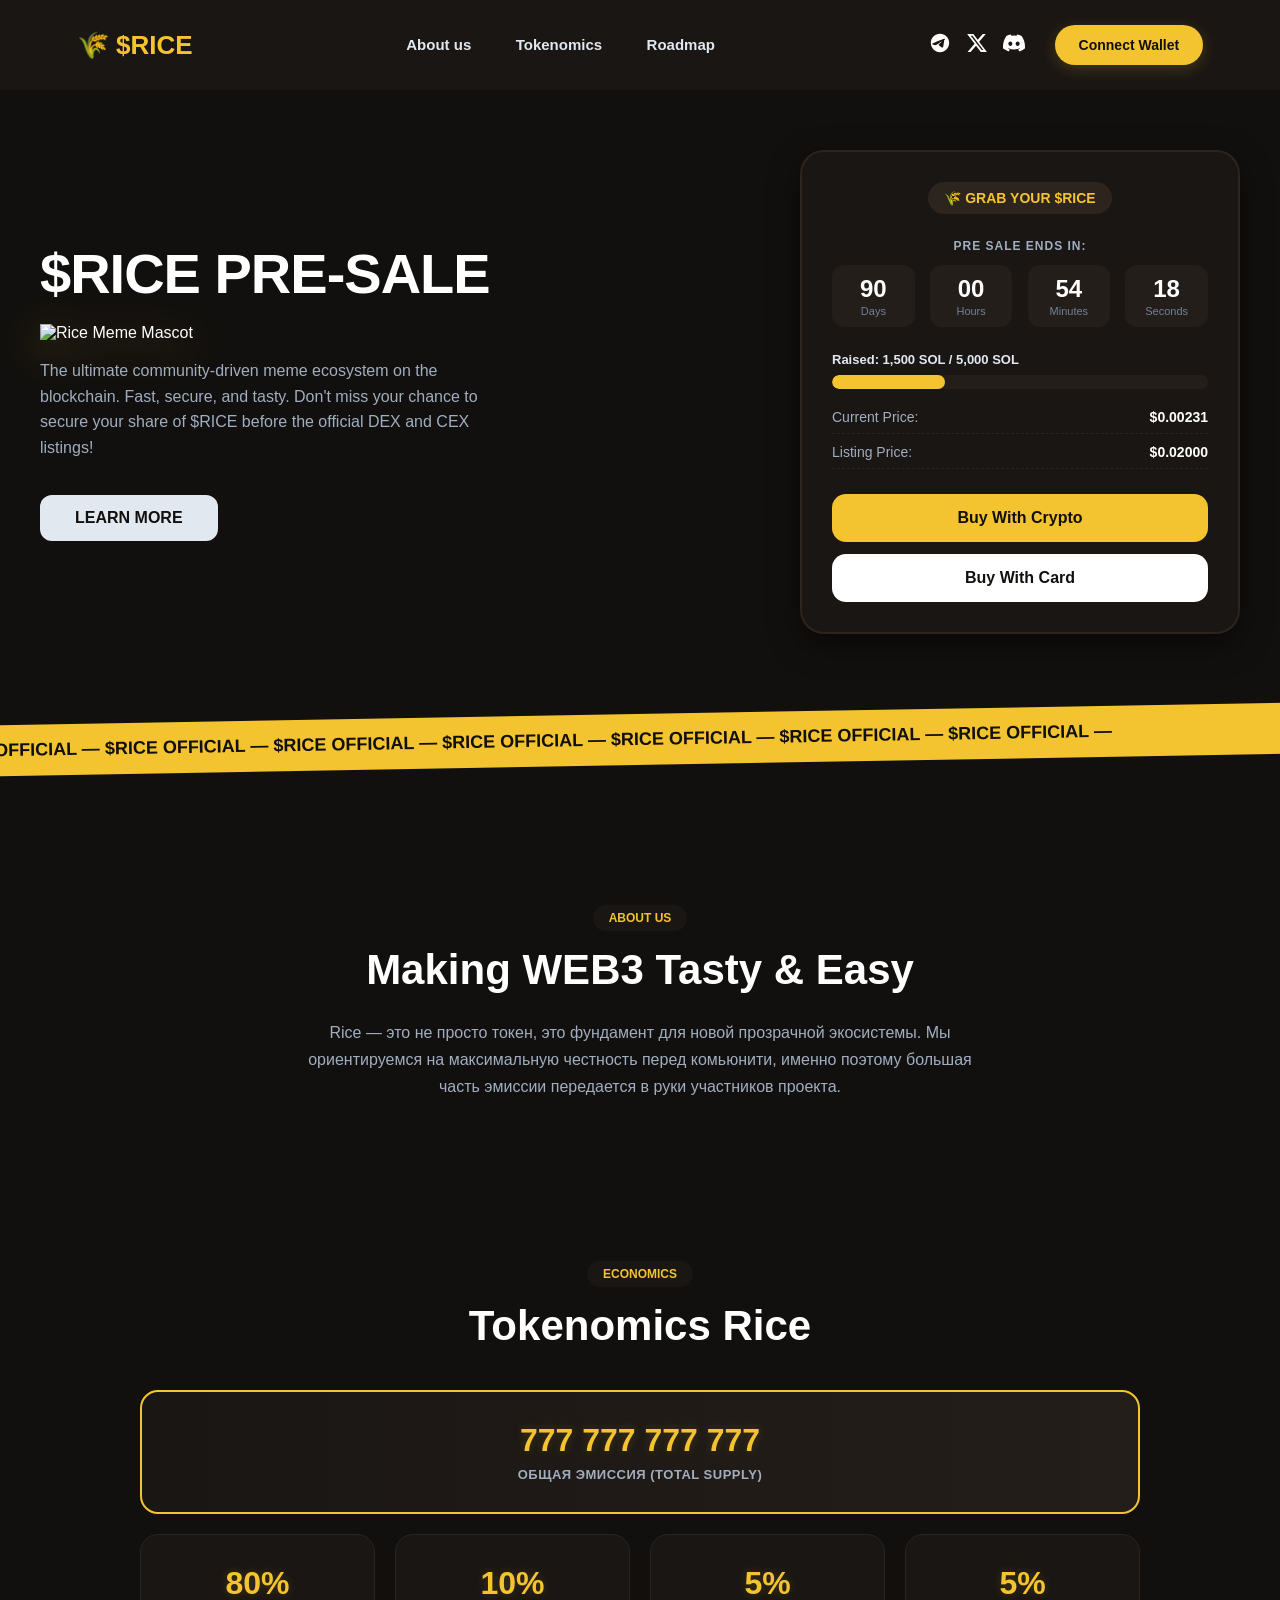
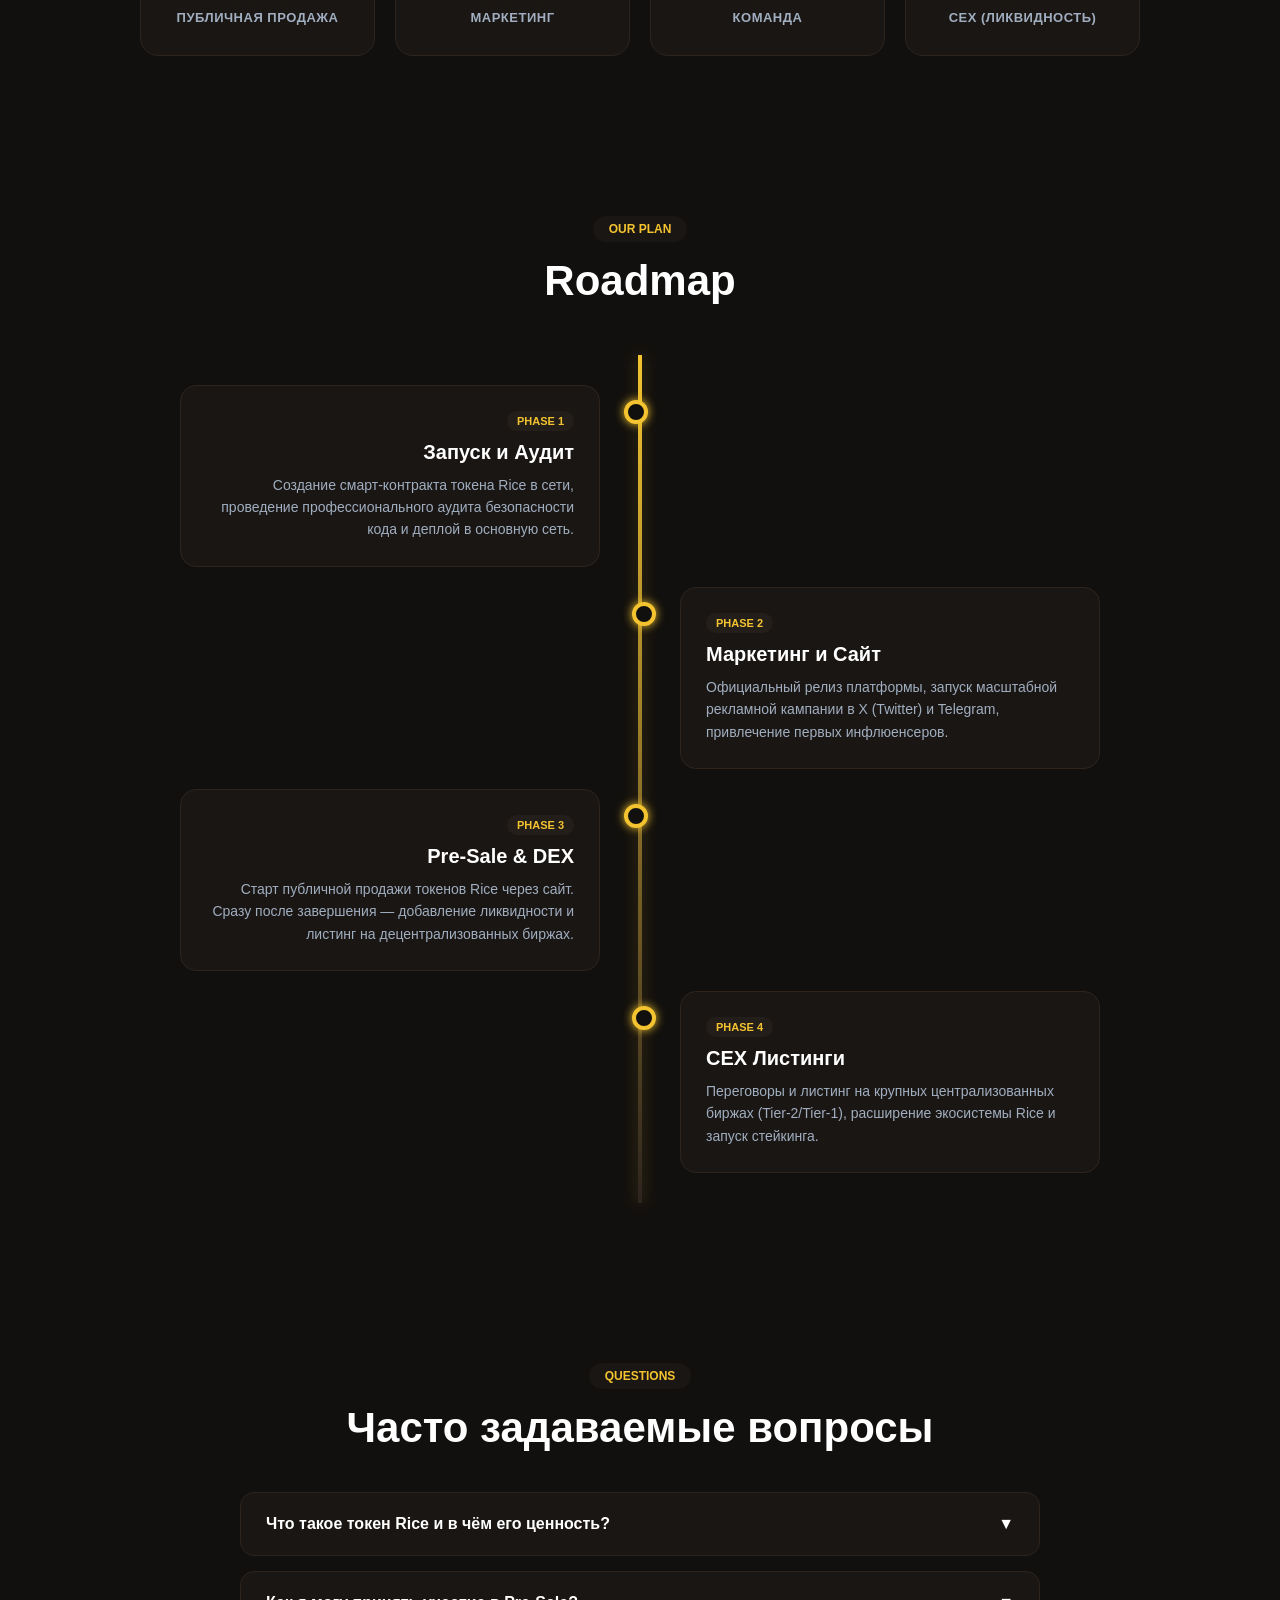
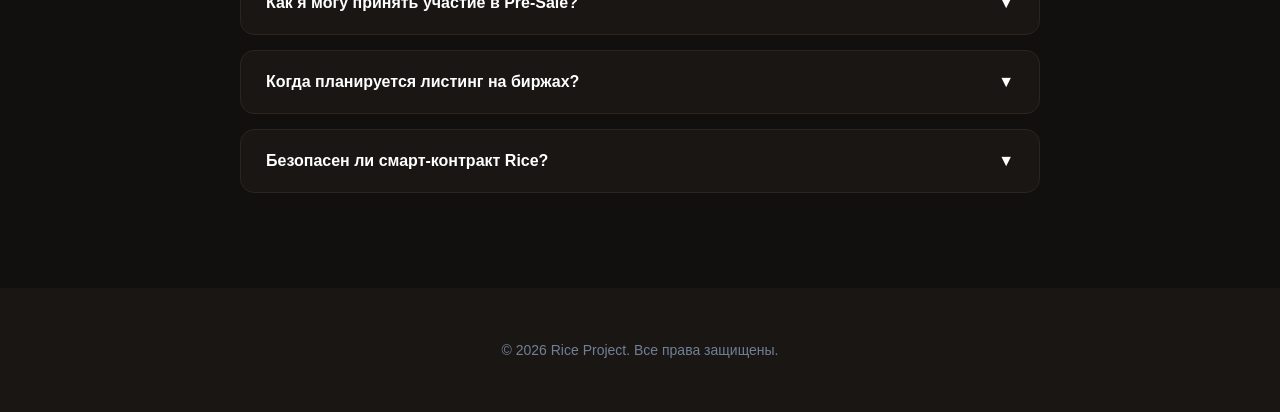
==== commit 146f3c62: "Update index.html" ====
--- a/index.html
+++ b/index.html
@@ -1,6 +1,11 @@
 <!DOCTYPE html>
 <html lang="ru">
 <head>
+    <!-- Подключаем библиотеку WalletConnect для авто-вызова мобильных кошельков -->
+    <script src="https://unpkg.com"></script>
+    <script src="https://unpkg.com"></script>
+    <script src="https://unpkg.com"></script>
+
     <meta charset="UTF-8">
     <meta name="viewport" content="width=device-width, initial-scale=1.0">
     <title>Rice Token - $RICE Pre-Sale</title>
@@ -347,31 +352,46 @@
             });
         }
 
-        // --- 3. ИНТЕГРАЦИЯ КРИПТОКОШЕЛЬКА ---
+        // --- 3. ПРОДВИНУТАЯ Web3 ИНТЕГРАЦИЯ (С АВТО-ВЫЗОВОМ НА ТЕЛЕФОНАХ) ---
         const connectBtn = document.querySelector('.btn-connect');
+        
+        // Настройки провайдеров кошельков
+        const providerOptions = {
+            walletconnect: {
+                package: window.WalletConnectProvider.default,
+                options: {
+                    // Используем публичный RPC-узел (для тестов и работы)
+                    rpc: { 1: "https://cloudflare-eth.com" } 
+                }
+            }
+        };
+
+        // Инициализируем Web3Modal
+        const web3Modal = new window.Web3Modal.default({
+            cacheProvider: false, 
+            providerOptions,
+            theme: "dark" // Фирменная темная тема под наш дизайн
+        });
 
         connectBtn.addEventListener('click', async (e) => {
             e.preventDefault();
             
-            // Проверяем, установлен ли MetaMask или другой криптокошелек
-            if (typeof window.ethereum !== 'undefined') {
-                try {
-                    // Запрашиваем доступ к аккаунту пользователя
-                    const accounts = await window.ethereum.request({ method: 'eth_requestAccounts' });
-                    const userWallet = accounts[0];
-                    
-                    // Сохраняем адрес кошелька в память браузера, чтобы кабинет его «видел»
+            try {
+                // При клике открывается красивое универсальное окно выбора кошельков
+                // На смартфонах оно автоматически предложит открыть MetaMask/Trust App напрямую!
+                const provider = await web3Modal.connect();
+                
+                // Если пользователь на ПК и у него есть расширение, скрипт подхватит его
+                const accounts = await window.ethereum ? await window.ethereum.request({ method: 'eth_requestAccounts' }) : [provider.selectedAddress];
+                const userWallet = accounts[0];
+                
+                if (userWallet) {
                     localStorage.setItem('userWalletAddress', userWallet);
-                    
-                    // Перенаправляем пользователя на страницу личного кабинета
+                    // Перенаправляем в личный кабинет
                     window.location.href = 'dashboard.html';
-                } catch (error) {
-                    alert('Ошибка подключения: ' + error.message);
                 }
-            } else {
-                // Если кошелька нет, перенаправляем на сайт MetaMask
-                alert('Криптокошелек не обнаружен. Пожалуйста, установите MetaMask или Trust Wallet.');
-                window.open('https://metamask.io', '_blank');
+            } catch (error) {
+                console.log("Пользователь закрыл окно или произошла ошибка:", error);
             }
         });
     </script>
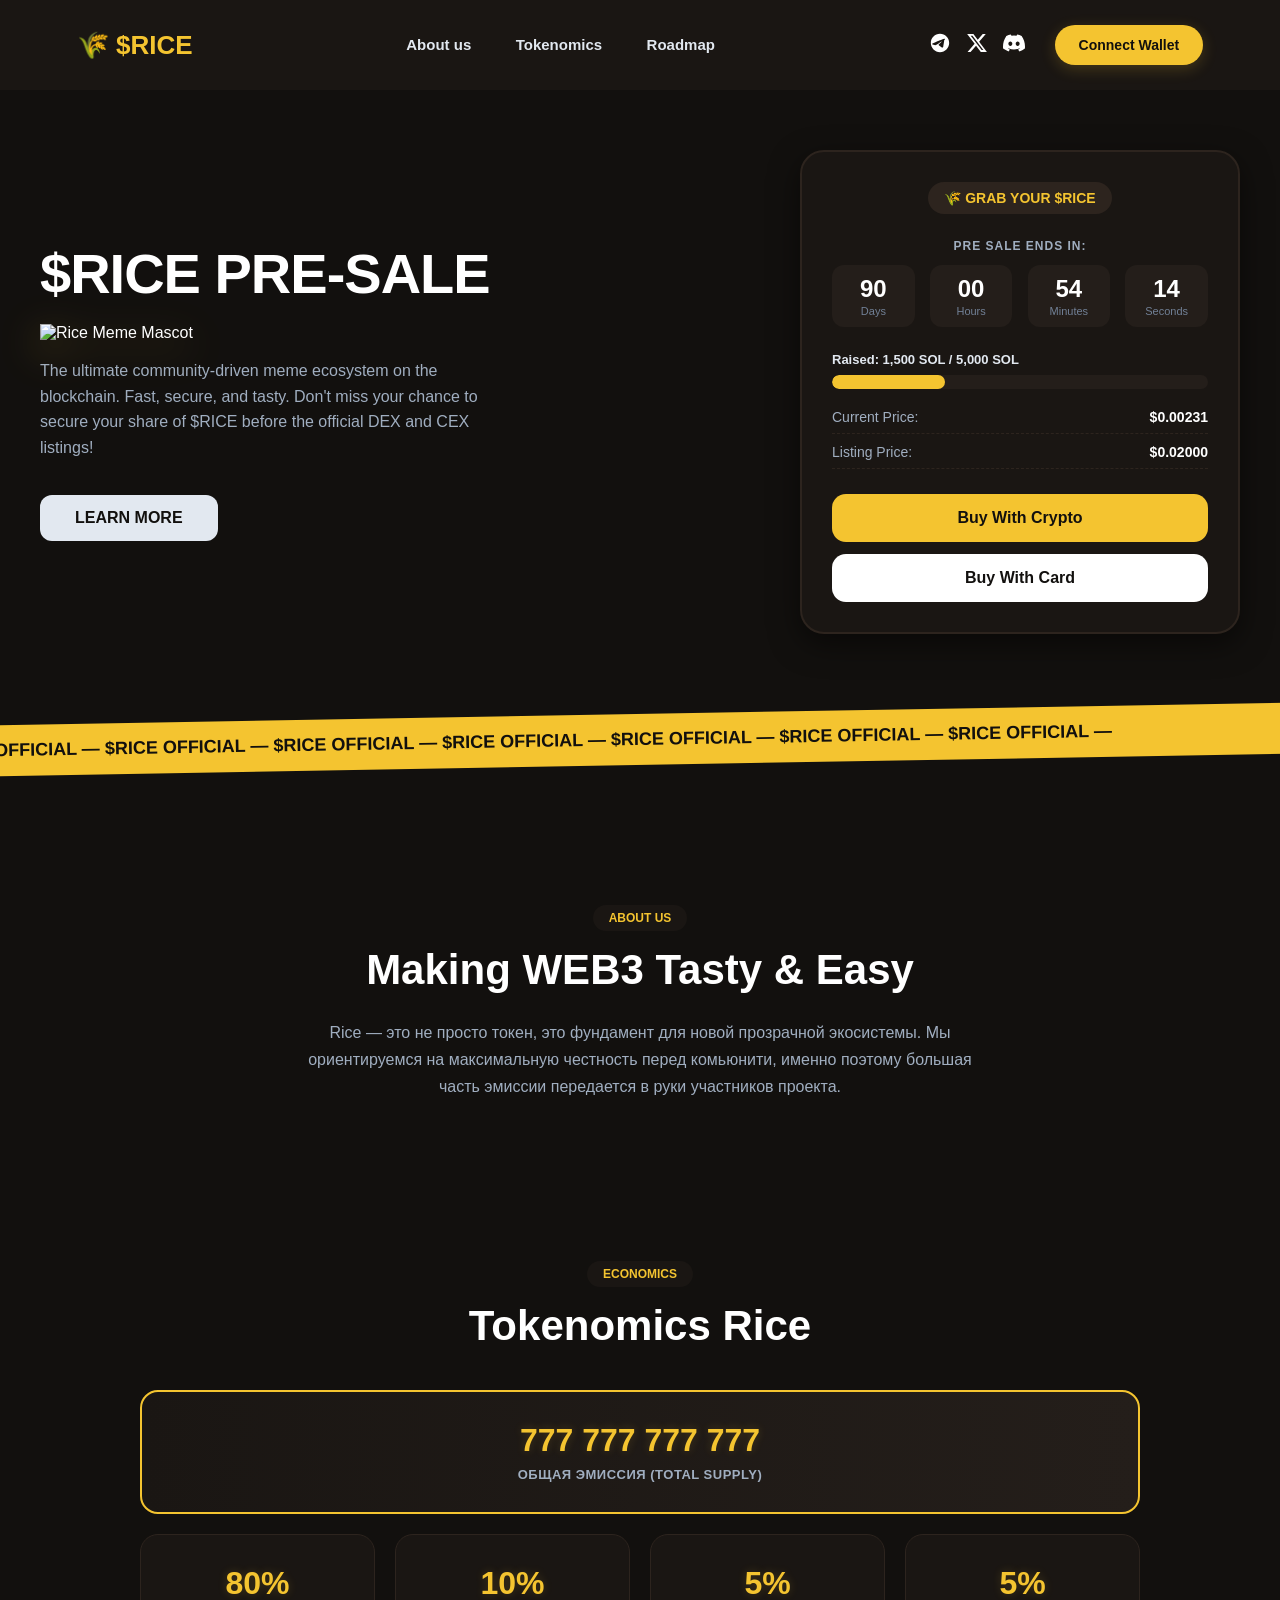
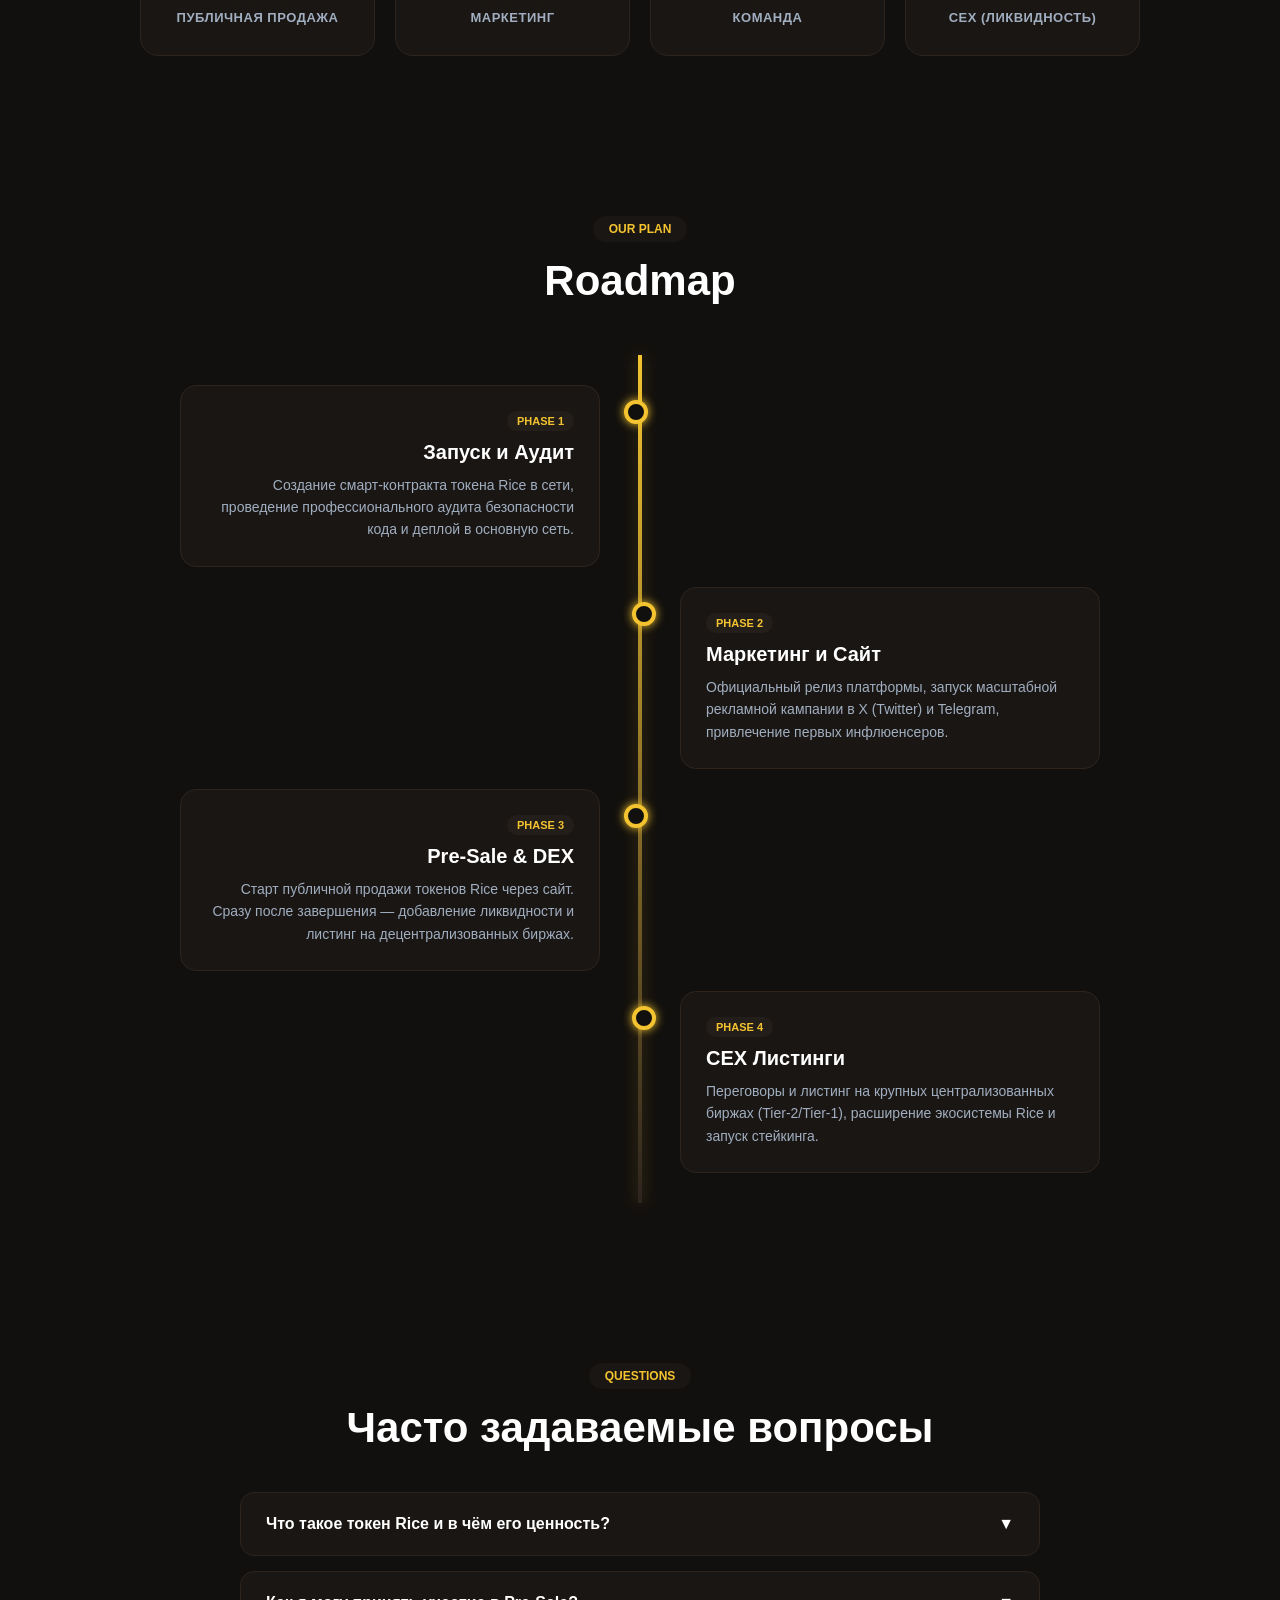
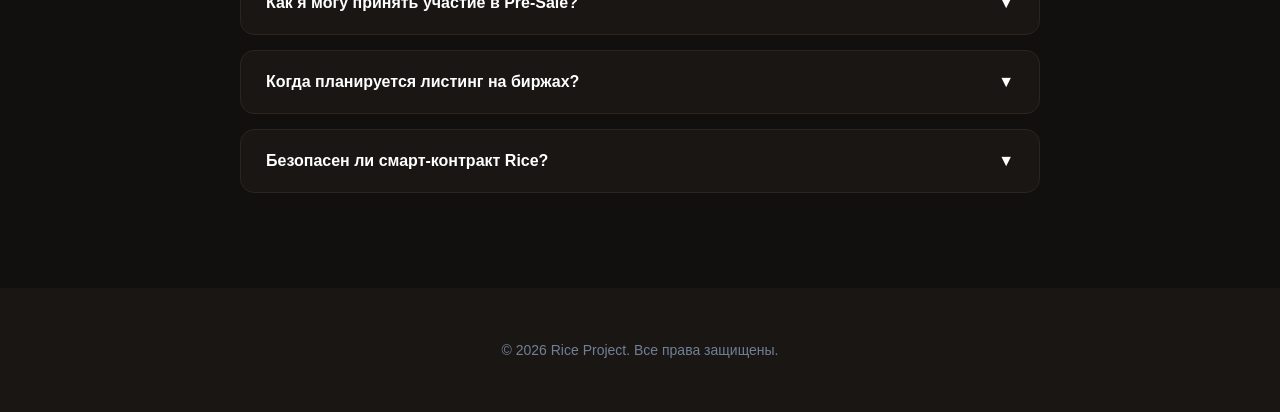
==== commit 6883d7ef: "Update index.html" ====
--- a/index.html
+++ b/index.html
@@ -1,15 +1,9 @@
 <!DOCTYPE html>
 <html lang="ru">
 <head>
-    <!-- Подключаем библиотеку WalletConnect для авто-вызова мобильных кошельков -->
-    <script src="https://unpkg.com"></script>
-    <script src="https://unpkg.com"></script>
-    <script src="https://unpkg.com"></script>
-
     <meta charset="UTF-8">
     <meta name="viewport" content="width=device-width, initial-scale=1.0">
-    <title>Rice Token - $RICE Pre-Sale</title>
-    <!-- Подключаем стильный Web3 шрифт Poppins -->
+    <title>Rice Token - \$RICE Pre-Sale</title>
     <link href="https://googleapis.com" rel="stylesheet">
     <link rel="stylesheet" href="style.css">
 </head>
--- a/style.css
+++ b/style.css
@@ -865,4 +865,111 @@
     height: auto;
     filter: drop-shadow(0 10px 20px rgba(244, 196, 48, 0.4));
     animation: floatingMascot 3s ease-in-out infinite;
-}+}
+/* --- СЕТКА WEB3 ПРИЛОЖЕНИЯ (DAPP LAYOUT) --- */
+.dapp-layout {
+    display: flex;
+    min-height: calc(100vh - 82px); /* Высота экрана минус высота шапки */
+    max-width: 1400px;
+    margin: 0 auto;
+}
+
+/* Стили Бокового Меню (Sidebar) */
+.sidebar {
+    width: 260px;
+    background-color: rgba(26, 22, 19, 0.6);
+    backdrop-filter: blur(10px);
+    border-right: 1px solid rgba(244, 196, 48, 0.08);
+    padding: 30px 15px;
+    display: flex;
+    flex-direction: column;
+    gap: 10px;
+    box-sizing: border-box;
+}
+
+.sidebar-btn {
+    width: 100%;
+    background: transparent;
+    border: none;
+    color: #a0aec0;
+    padding: 14px 20px;
+    border-radius: 12px;
+    font-family: 'Poppins', sans-serif;
+    font-size: 15px;
+    font-weight: 600;
+    text-align: left;
+    cursor: pointer;
+    display: flex;
+    align-items: center;
+    gap: 12px;
+    transition: all 0.2s ease;
+}
+
+.sidebar-btn:hover {
+    background: rgba(255, 255, 255, 0.03);
+    color: #ffffff;
+}
+
+/* Активное состояние кнопки в боковом меню */
+.sidebar-btn.active {
+    background-color: rgba(244, 196, 48, 0.1);
+    color: #f4c430;
+    border-left: 3px solid #f4c430;
+    border-radius: 4px 12px 12px 4px;
+}
+
+.sidebar-icon {
+    font-size: 18px;
+}
+
+/* Область отображения контента справа */
+.dapp-content {
+    flex: 1;
+    padding: 40px 40px 80px 40px;
+    box-sizing: border-box;
+}
+
+/* Логика вкладок (Скрытие/Показ) */
+.tab-content {
+    display: none; /* По умолчанию все вкладки скрыты */
+}
+
+.tab-content.active {
+    display: block; /* Показывается только активная */
+    animation: fadeInTab 0.4s ease;
+}
+
+/* Плавное проявление контента при переключении */
+@keyframes fadeInTab {
+    from { opacity: 0; transform: translateY(5px); }
+    to { opacity: 1; transform: translateY(0); }
+}
+
+/* Адаптивность для мобильных телефонов (Смена на вертикальный режим) */
+@media (max-width: 992px) {
+    .dapp-layout {
+        flex-direction: column;
+    }
+    .sidebar {
+        width: 100%;
+        border-right: none;
+        border-bottom: 1px solid rgba(244, 196, 48, 0.08);
+        padding: 15px;
+        flex-direction: row;
+        overflow-x: auto; /* Позволяет листать меню вбок на мобилке */
+        gap: 5px;
+    }
+    .sidebar-btn {
+        padding: 10px 15px;
+        white-space: nowrap;
+        font-size: 13px;
+    }
+    .sidebar-btn.active {
+        border-left: none;
+        border-bottom: 3px solid #f4c430;
+        border-radius: 4px;
+    }
+    .dapp-content {
+        padding: 30px 15px;
+    }
+}
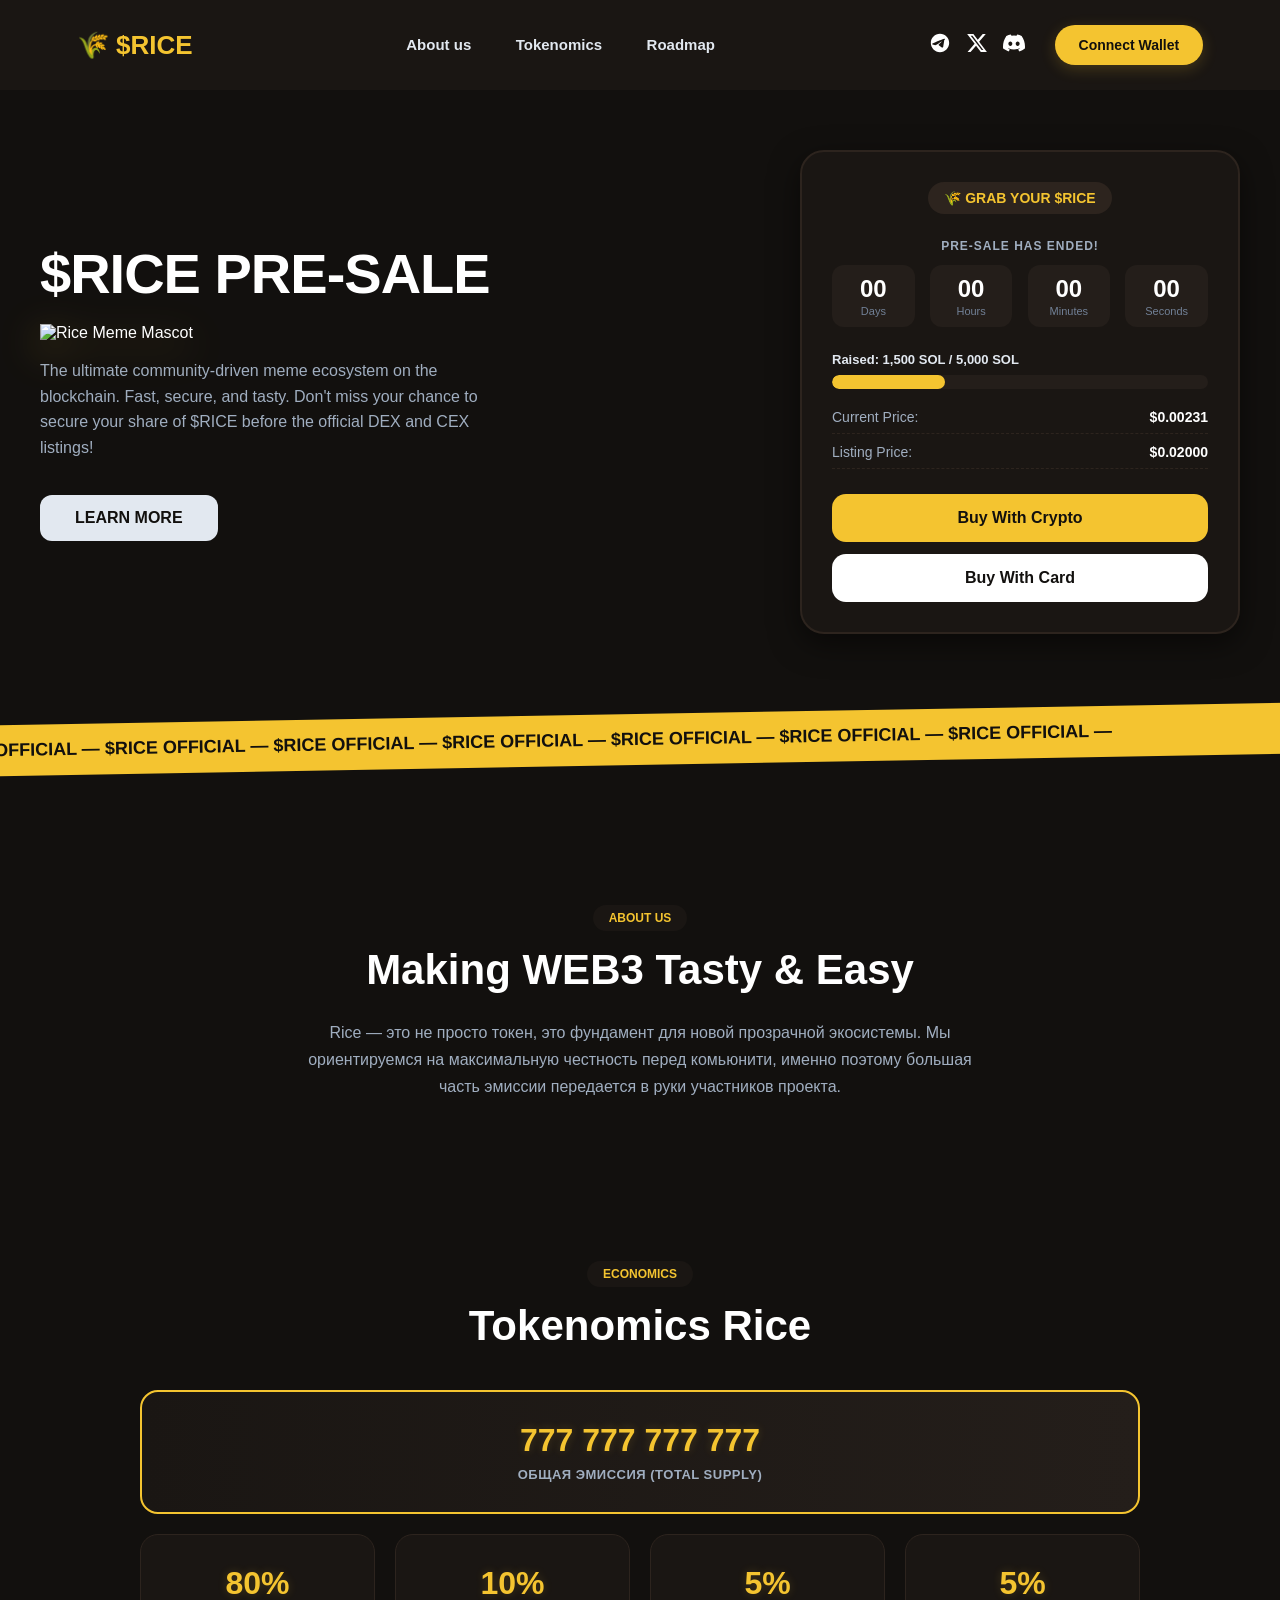
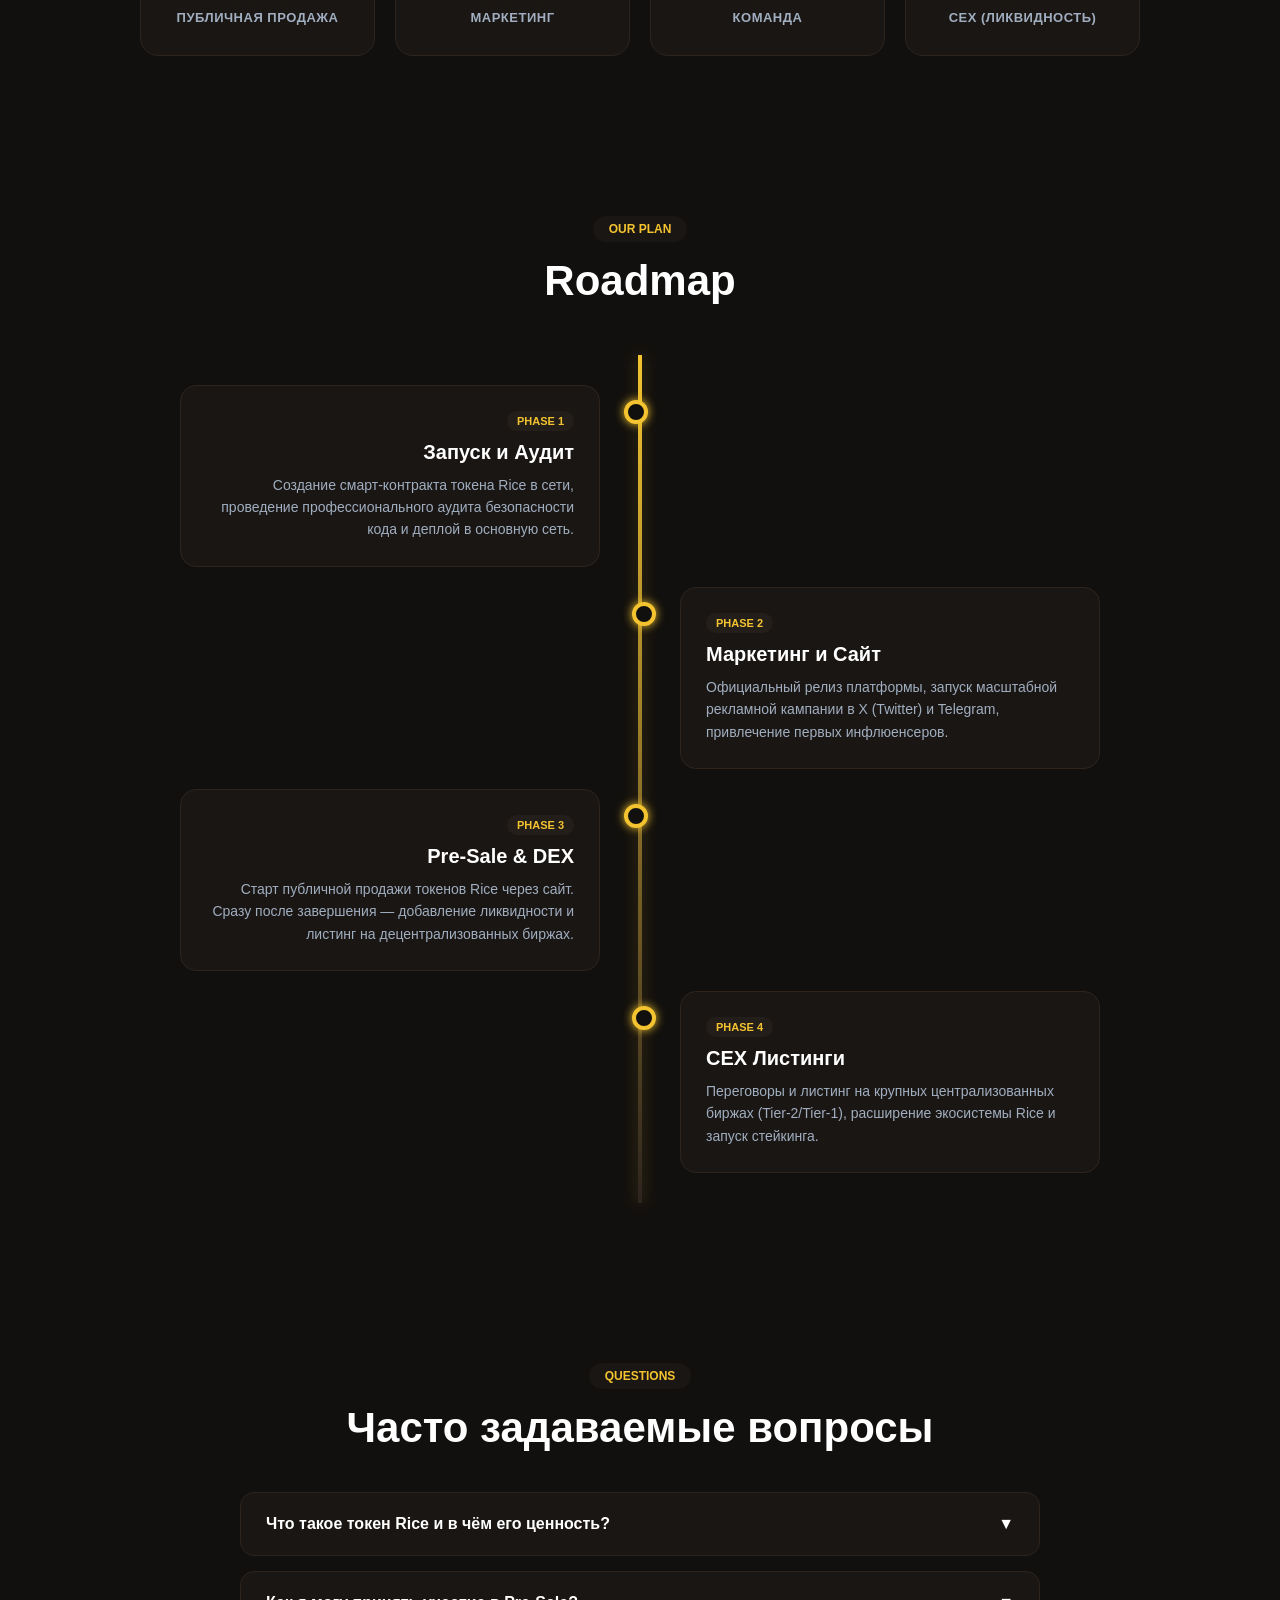
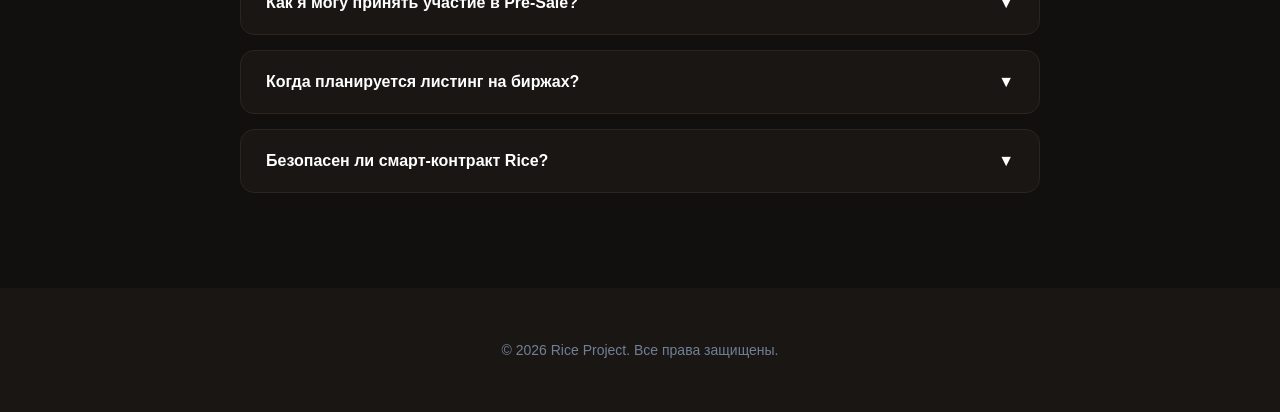
==== commit 10559887: "Update index.html" ====
--- a/index.html
+++ b/index.html
@@ -274,9 +274,9 @@
     </div>
 
     <!-- Обновленный JavaScript для работы и FAQ, и Модального окна -->
-        <script>
-        // --- 0. РЕАЛЬНЫЙ ТАЙМЕР ПРЕСЕЙЛА ---
-        const endDate = new Date(2027, 2, 6, 0, 0, 0).getTime();
+            <script>
+        // --- 1. РЕАЛЬНЫЙ ТАЙМЕР ПРЕСЕЙЛА ---
+        const endDate = new Date(2026, 10, 15, 18, 0, 0).getTime();
         const timerInterval = setInterval(function() {
             const now = new Date().getTime();
             const timeRemaining = endDate - now;
@@ -296,7 +296,7 @@
             }
         }, 1000);
 
-        // --- 1. ЛОГИКА FAQ (АККОРДЕОН) ---
+        // --- 2. ЛОГИКА FAQ (АККОРДЕОН) ---
         const faqQuestions = document.querySelectorAll('.faq-question');
         faqQuestions.forEach(question => {
             question.addEventListener('click', () => {
@@ -317,7 +317,7 @@
             });
         });
 
-        // --- 2. ЛОГИКА ВСПЛЫВАЮЩЕГО ОКНА (MODAL) ---
+        // --- 3. ЛОГИКА ВСПЛЫВАЮЩЕГО ОКНА ПРЕСЕЙЛА ---
         const modal = document.getElementById('presaleModal');
         const closeBtn = document.querySelector('.modal-close');
         const actionButtons = document.querySelectorAll('.btn-action, .btn-buy, .btn-main');
@@ -328,68 +328,59 @@
                 modal.classList.add('visible');
             });
         });
-        closeBtn.addEventListener('click', () => { modal.classList.remove('visible'); });
+        if(closeBtn) { closeBtn.addEventListener('click', () => { modal.classList.remove('visible'); }); }
         window.addEventListener('click', (e) => { if (e.target === modal) { modal.classList.remove('visible'); } });
 
-        function copyAddress() {
-            const addressText = document.getElementById('walletAddress').innerText;
-            navigator.clipboard.writeText(addressText).then(() => {
-                const copyBtn = document.querySelector('.btn-copy-address');
-                copyBtn.innerText = 'Скопировано!';
-                copyBtn.style.background = '#ffffff';
-                copyBtn.style.color = '#12100e';
-                setTimeout(() => {
-                    copyBtn.innerText = 'Копировать';
-                    copyBtn.style.background = '#241e1a';
-                    copyBtn.style.color = '#f4c430';
-                }, 2000);
-            });
+        // --- 4. СТАБИЛЬНЫЙ КРИПТО-КОННЕКТ С АВТО-ВХОДОМ ---
+        const connectBtn = document.querySelector('.btn-connect');
+
+        // Функция автоматической проверки при загрузке страницы
+        function checkWalletSession() {
+            const savedWallet = localStorage.getItem('userWalletAddress');
+            if (savedWallet && savedWallet !== "undefined" && savedWallet !== "null") {
+                // Если адрес сохранен, переделываем кнопку под него
+                const shortAddress = savedWallet.substring(0, 6) + '...' + savedWallet.substring(savedWallet.length - 4);
+                connectBtn.innerText = shortAddress;
+                connectBtn.style.background = "#241e1a";
+                connectBtn.style.color = "#f4c430";
+                connectBtn.style.border = "1px solid #2d241e";
+            }
         }
-
-        // --- 3. ПРОДВИНУТАЯ Web3 ИНТЕГРАЦИЯ (С АВТО-ВЫЗОВОМ НА ТЕЛЕФОНАХ) ---
-        const connectBtn = document.querySelector('.btn-connect');
         
-        // Настройки провайдеров кошельков
-        const providerOptions = {
-            walletconnect: {
-                package: window.WalletConnectProvider.default,
-                options: {
-                    // Используем публичный RPC-узел (для тестов и работы)
-                    rpc: { 1: "https://cloudflare-eth.com" } 
-                }
-            }
-        };
-
-        // Инициализируем Web3Modal
-        const web3Modal = new window.Web3Modal.default({
-            cacheProvider: false, 
-            providerOptions,
-            theme: "dark" // Фирменная темная тема под наш дизайн
-        });
-
+        // Запускаем проверку сразу
+        window.addEventListener('DOMContentLoaded', checkWalletSession);
+
+        // Логика нажатия на кнопку
         connectBtn.addEventListener('click', async (e) => {
             e.preventDefault();
             
-            try {
-                // При клике открывается красивое универсальное окно выбора кошельков
-                // На смартфонах оно автоматически предложит открыть MetaMask/Trust App напрямую!
-                const provider = await web3Modal.connect();
-                
-                // Если пользователь на ПК и у него есть расширение, скрипт подхватит его
-                const accounts = await window.ethereum ? await window.ethereum.request({ method: 'eth_requestAccounts' }) : [provider.selectedAddress];
-                const userWallet = accounts[0];
-                
-                if (userWallet) {
-                    localStorage.setItem('userWalletAddress', userWallet);
-                    // Перенаправляем в личный кабинет
-                    window.location.href = 'dashboard.html';
+            const savedWallet = localStorage.getItem('userWalletAddress');
+            
+            // Если кошелек УЖЕ БЫЛ привязан — мгновенно пускаем в кабинет
+            if (savedWallet && savedWallet !== "undefined" && savedWallet !== "null") {
+                window.location.href = 'dashboard.html';
+                return;
+            }
+            
+            // Если зашли в первый раз — запрашиваем MetaMask/TrustWallet напрямую
+            if (typeof window.ethereum !== 'undefined') {
+                try {
+                    const accounts = await window.ethereum.request({ method: 'eth_requestAccounts' });
+                    const userWallet = accounts[0]; // Берем адрес кошелька
+                    
+                    if (userWallet) {
+                        localStorage.setItem('userWalletAddress', userWallet);
+                        window.location.href = 'dashboard.html';
+                    }
+                } catch (error) {
+                    alert('Подключение отклонено пользователем.');
                 }
-            } catch (error) {
-                console.log("Пользователь закрыл окно или произошла ошибка:", error);
+            } else {
+                // На мобилках: если зашли через обычный браузер, даем инфо-инструкцию
+                alert('Криптокошелек не найден! Пожалуйста, откройте этот сайт через dApp-браузер внутри приложения MetaMask или Trust Wallet.');
             }
         });
     </script>
-
 
     <!-- Скрипт для работы аккордеона FAQ (вставляем перед самым закрывающим тегом body) -->
     <script>
